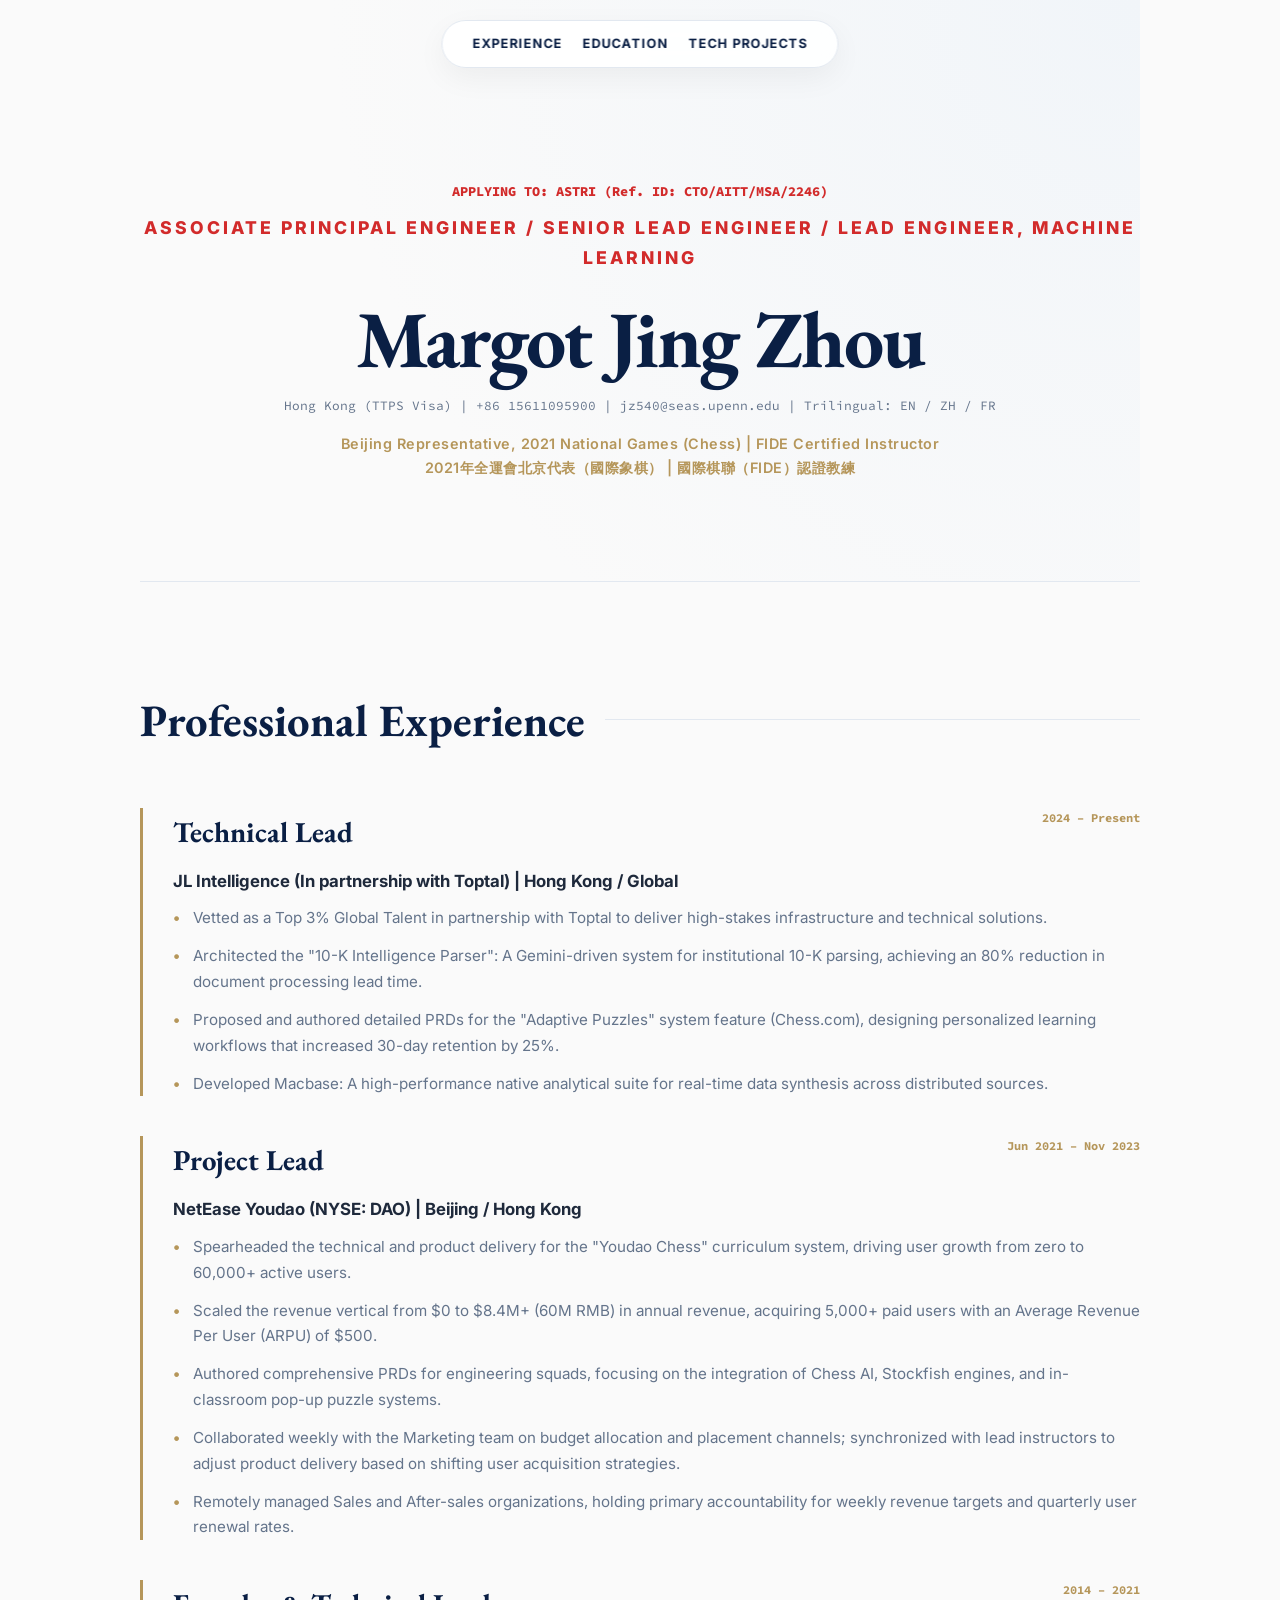
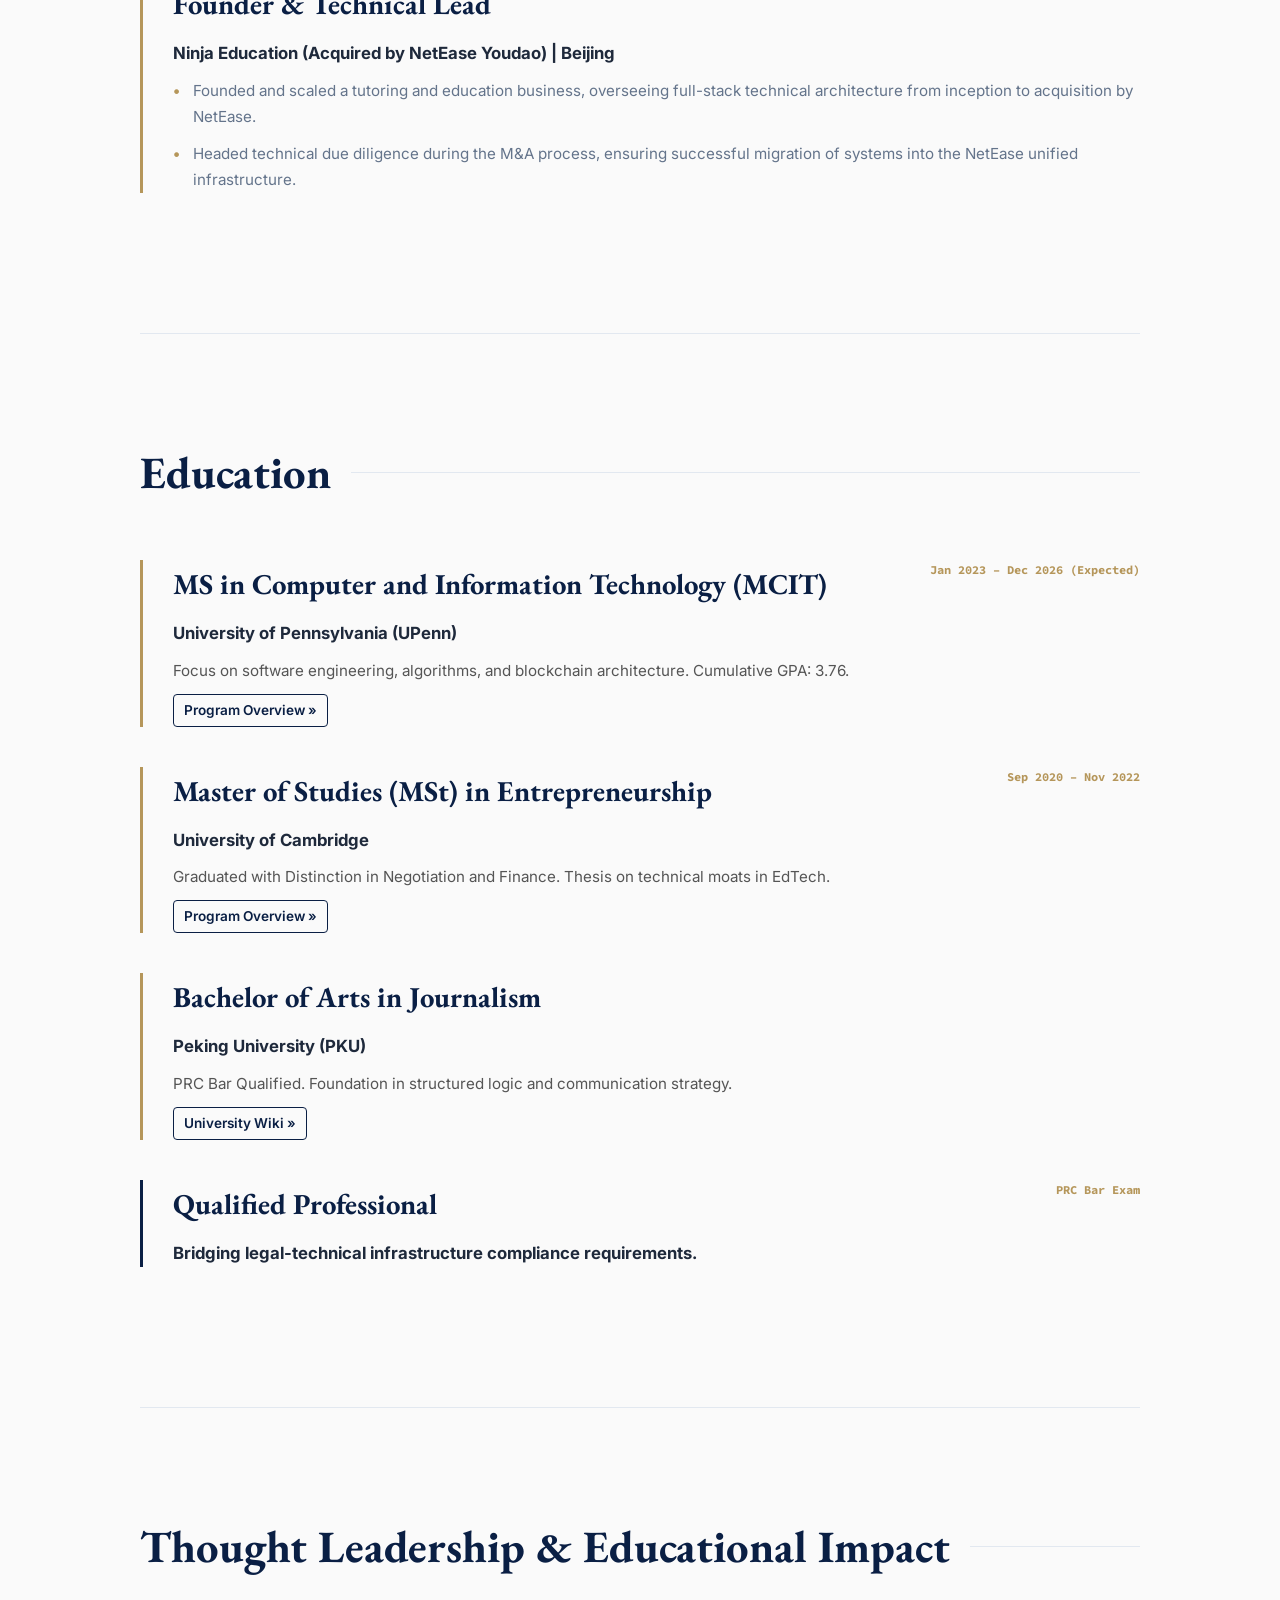
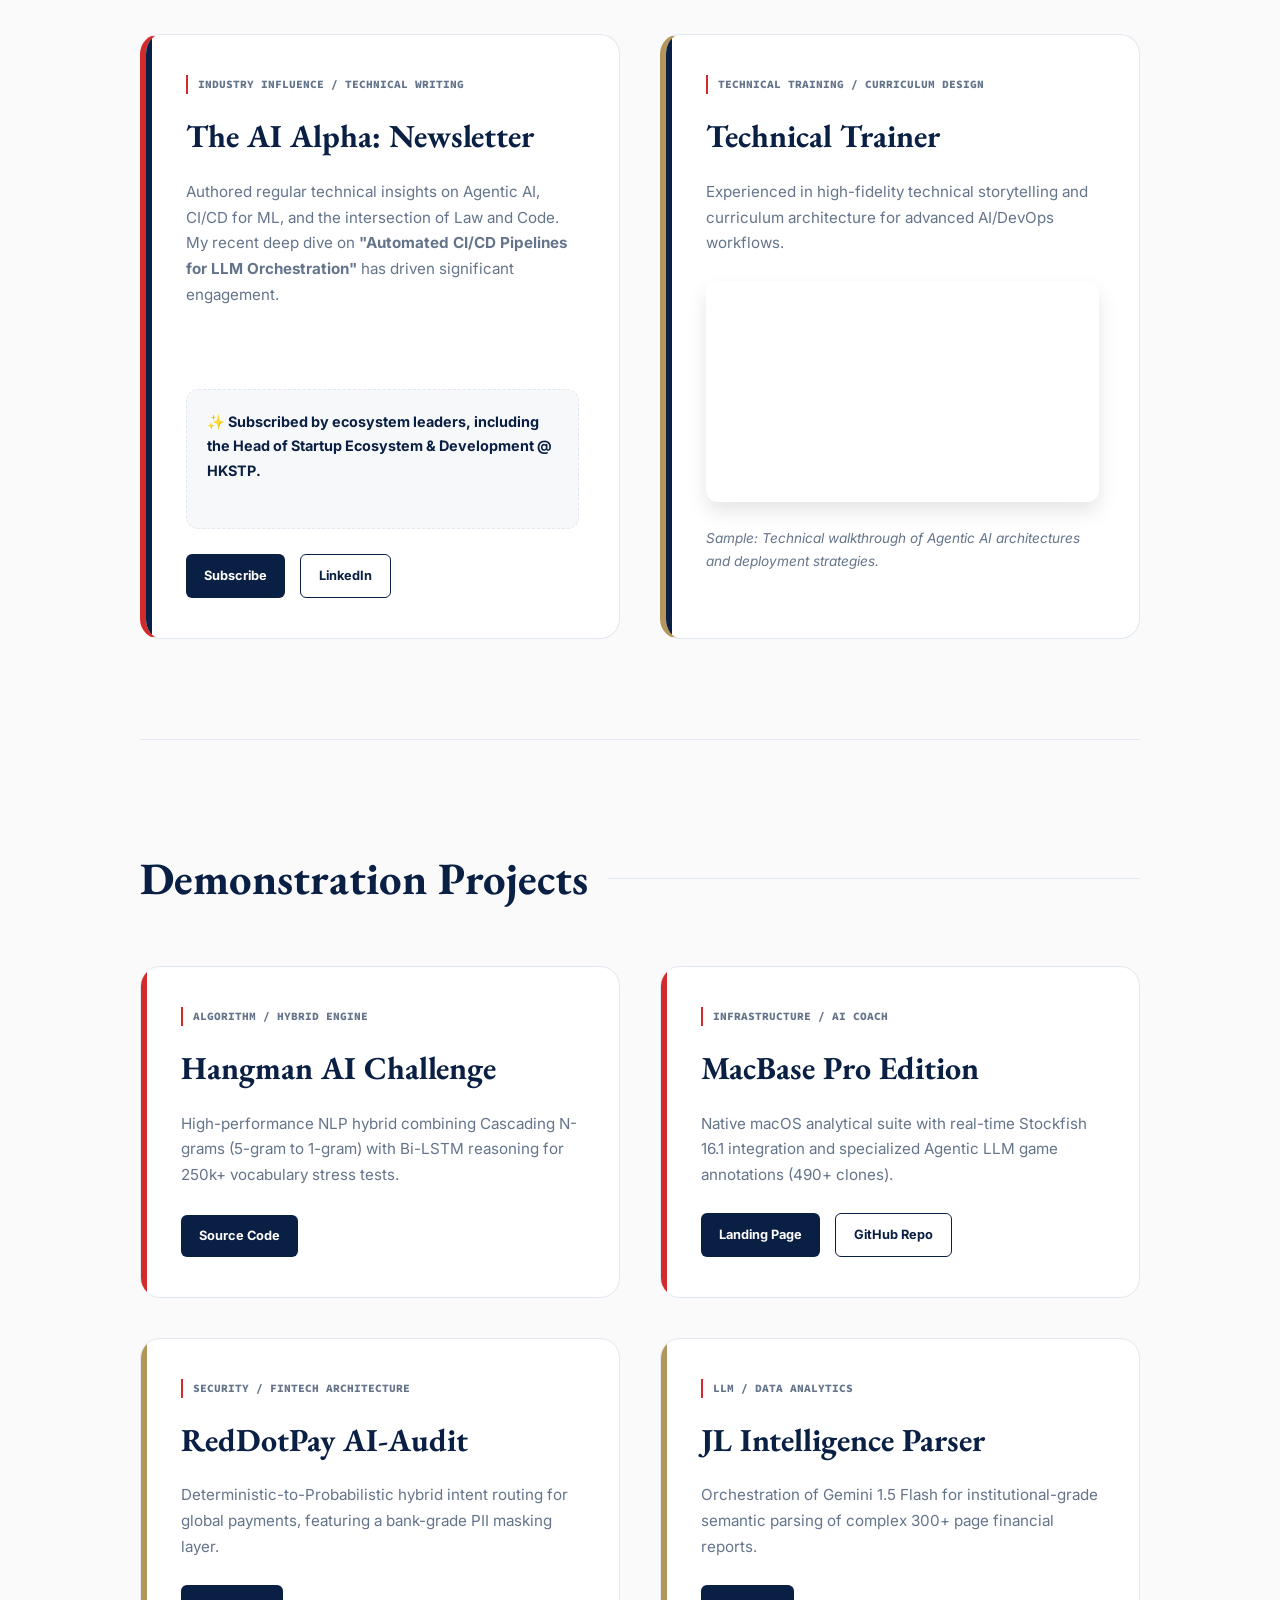
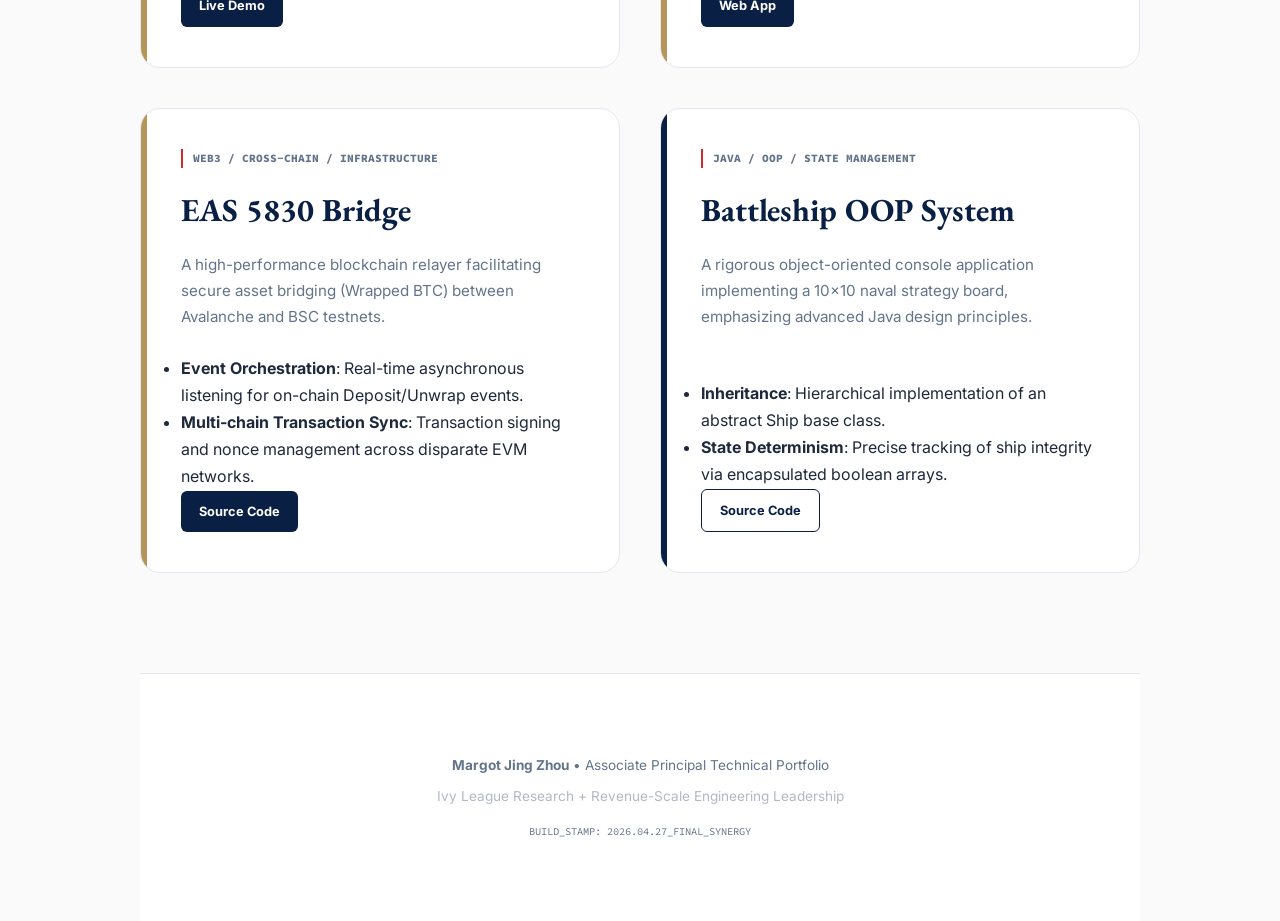
==== astri_version.html @ 9061f63e "Add explicit Program Overview buttons to education section across all versions" ====
<!DOCTYPE html>
<html lang="en">
<head>
    <meta charset="UTF-8">
    <meta name="viewport" content="width=device-width, initial-scale=1.0">
    <title>Margot Jing Zhou | ASTRI Associate Principal Technical Dossier</title>
    <!-- Elite Academic Typography -->
    <link rel="preconnect" href="https://fonts.googleapis.com">
    <link rel="preconnect" href="https://fonts.gstatic.com" crossorigin>
    <link href="https://fonts.googleapis.com/css2?family=EB+Garamond:wght@400;700&family=Source+Code+Pro:wght@400;600&family=Inter:wght@300;400;600;800&display=swap" rel="stylesheet">
    <style>
        :root {
            --astri-blue: #0A1F44;
            --astri-red: #D22B2B;
            --academic-gold: #B5965A;
            --bg-light: #FAFAFA;
            --glass-bg: rgba(255, 255, 255, 0.9);
            --border: #E2E8F0;
            --text-main: #1E293B;
            --text-dim: #64748B;
        }

        * { margin: 0; padding: 0; box-sizing: border-box; }
        body { 
            background-color: var(--bg-light); 
            color: var(--text-main); 
            font-family: 'Inter', sans-serif; 
            line-height: 1.7; 
            scroll-behavior: smooth;
        }
        
        .container { max-width: 1080px; margin: 0 auto; padding: 0 40px; }

        /* Floating Nav */
        nav {
            position: fixed; top: 20px; left: 50%; transform: translateX(-50%);
            background: var(--glass-bg); backdrop-filter: blur(10px);
            padding: 12px 30px; border-radius: 40px; border: 1px solid var(--border);
            z-index: 1000; box-shadow: 0 10px 30px rgba(0,0,0,0.05);
            display: flex; gap: 20px; font-size: 0.8rem; font-weight: 700; text-transform: uppercase; letter-spacing: 1px;
        }
        nav a { text-decoration: none; color: var(--astri-blue); transition: 0.2s; }
        nav a:hover { color: var(--astri-red); }

        /* Header / Hero */
        header { 
            padding: 180px 0 100px 0; 
            text-align: center;
            background: radial-gradient(circle at top right, #F1F5F9 0%, transparent 70%);
        }
        h1 { 
            font-family: 'EB Garamond', serif; font-size: 5rem; letter-spacing: -2px; 
            margin-bottom: 20px; color: var(--astri-blue); line-height: 0.9;
        }
        .hero-title { 
            font-size: 1.1rem; font-weight: 800; color: var(--astri-red); 
            text-transform: uppercase; letter-spacing: 3px; margin-bottom: 30px; 
        }
        .contact-info { font-family: 'Source Code Pro', monospace; font-size: 0.8rem; color: var(--text-dim); margin-top: 20px; }

        /* Section Headings */
        section { padding: 100px 0; border-top: 1px solid var(--border); }
        h2 { 
            font-family: 'EB Garamond', serif; font-size: 2.8rem; margin-bottom: 50px; 
            color: var(--astri-blue); display: flex; align-items: center; gap: 20px;
        }
        h2::after { content: ""; flex: 1; height: 1px; background: var(--border); }

        /* Resume Grid Layout */
        .resume-entry { margin-bottom: 40px; border-left: 3px solid var(--academic-gold); padding-left: 30px; }
        .resume-header { display: flex; justify-content: space-between; align-items: flex-start; margin-bottom: 10px; }
        .resume-header h3 { font-family: 'EB Garamond', serif; font-size: 1.8rem; color: var(--astri-blue); }
        .resume-date { font-family: 'Source Code Pro', monospace; font-size: 0.75rem; color: var(--academic-gold); font-weight: 700; }
        .resume-org { font-weight: 700; color: var(--text-main); font-size: 1.05rem; margin-bottom: 10px; display: block; }
        .resume-bullets { list-style: none; }
        .resume-bullets li { font-size: 0.95rem; margin-bottom: 12px; position: relative; padding-left: 20px; color: var(--text-dim); }
        .resume-bullets li::before { content: "•"; position: absolute; left: 0; color: var(--academic-gold); font-weight: bold; }

        /* Project Cards */
        .project-grid { display: grid; grid-template-columns: 1fr 1fr; gap: 40px; }
        .p-card {
            background: #FFF; border-radius: 20px; border: 1px solid var(--border);
            padding: 40px; transition: 0.3s; position: relative; overflow: hidden;
            display: flex; flex-direction: column;
        }
        .p-card:hover { transform: translateY(-5px); box-shadow: 0 20px 40px rgba(0,0,0,0.05); }
        .p-card::before { content: ""; position: absolute; top: 0; left: 0; width: 6px; height: 100%; background: var(--astri-blue); }
        .p-card.nlp::before { background: var(--astri-red); }
        .p-card.fintech::before { background: var(--academic-gold); }

        .p-tag { font-family: 'Source Code Pro', monospace; font-size: 0.7rem; font-weight: 800; color: var(--text-dim); margin-bottom: 15px; display: block; border-left: 2px solid var(--astri-red); padding-left: 10px; text-transform: uppercase; }
        .p-card h3 { font-family: 'EB Garamond', serif; font-size: 2rem; margin-bottom: 15px; color: var(--astri-blue); }
        .p-card p { color: var(--text-dim); font-size: 0.95rem; margin-bottom: 25px; flex-grow: 1; }
        
        .p-links { display: flex; gap: 15px; margin-top: auto; }
        .btn { text-decoration: none; padding: 10px 18px; border-radius: 6px; font-weight: 700; font-size: 0.8rem; transition: 0.2s; display: inline-flex; align-items: center; gap: 8px; }
        .btn-primary { background: var(--astri-blue); color: #FFF; }
        .btn-primary:hover { background: var(--astri-red); }
        .btn-outline { border: 1px solid var(--astri-blue); color: var(--astri-blue); }
        .btn-outline:hover { background: var(--astri-blue); color: #FFF; }

        footer { padding: 80px 0; text-align: center; color: var(--text-dim); font-size: 0.85rem; background: #FFF; border-top: 1px solid var(--border); }

        @media (max-width: 900px) {
            .project-grid { grid-template-columns: 1fr; }
            h1 { font-size: 3.5rem; }
            .resume-header { flex-direction: column; gap: 5px; }
        }
    </style>
</head>
<body>

    <nav>
        <a href="#experience">Experience</a>
        <a href="#education">Education</a>
        <a href="#projects">Tech Projects</a>
    </nav>

    <div class="container">
        <!-- HERO -->
        <header>
            <div style="font-family: 'Source Code Pro', monospace; font-size: 0.85rem; color: var(--astri-red); font-weight: 800; margin-bottom: 10px;">
                APPLYING TO: ASTRI (Ref. ID: CTO/AITT/MSA/2246)
            </div>
            <div class="hero-title">Associate Principal Engineer / Senior Lead Engineer / Lead Engineer, Machine Learning</div>
            <h1>Margot Jing Zhou</h1>
            <div class="contact-info">
                Hong Kong (TTPS Visa) | +86 15611095900 | jz540@seas.upenn.edu | Trilingual: EN / ZH / FR
            </div>
            <div style="margin-top: 15px; font-size: 0.9rem; font-weight: 600; color: var(--academic-gold); letter-spacing: 0.5px;">
                Beijing Representative, 2021 National Games (Chess) | FIDE Certified Instructor<br>
                2021年全運會北京代表（國際象棋） | 國際棋聯（FIDE）認證教練
            </div>
        </header>

        <!-- PROFESSIONAL EXPERIENCE -->
        <section id="experience">
            <h2>Professional Experience</h2>
            
            <article class="resume-entry">
                <div class="resume-header">
                    <h3>Technical Lead</h3>
                    <span class="resume-date">2024 – Present</span>
                </div>
                <span class="resume-org">JL Intelligence (In partnership with Toptal) | Hong Kong / Global</span>
                <ul class="resume-bullets">
                    <li>Vetted as a Top 3% Global Talent in partnership with Toptal to deliver high-stakes infrastructure and technical solutions.</li>
                    <li>Architected the "10-K Intelligence Parser": A Gemini-driven system for institutional 10-K parsing, achieving an 80% reduction in document processing lead time.</li>
                    <li>Proposed and authored detailed PRDs for the "Adaptive Puzzles" system feature (Chess.com), designing personalized learning workflows that increased 30-day retention by 25%.</li>
                    <li>Developed Macbase: A high-performance native analytical suite for real-time data synthesis across distributed sources.</li>
                </ul>
            </article>

            <article class="resume-entry">
                <div class="resume-header">
                    <h3>Project Lead</h3>
                    <span class="resume-date">Jun 2021 – Nov 2023</span>
                </div>
                <span class="resume-org">NetEase Youdao (NYSE: DAO) | Beijing / Hong Kong</span>
                <ul class="resume-bullets">
                    <li>Spearheaded the technical and product delivery for the "Youdao Chess" curriculum system, driving user growth from zero to 60,000+ active users.</li>
                    <li>Scaled the revenue vertical from $0 to $8.4M+ (60M RMB) in annual revenue, acquiring 5,000+ paid users with an Average Revenue Per User (ARPU) of $500.</li>
                    <li>Authored comprehensive PRDs for engineering squads, focusing on the integration of Chess AI, Stockfish engines, and in-classroom pop-up puzzle systems.</li>
                    <li>Collaborated weekly with the Marketing team on budget allocation and placement channels; synchronized with lead instructors to adjust product delivery based on shifting user acquisition strategies.</li>
                    <li>Remotely managed Sales and After-sales organizations, holding primary accountability for weekly revenue targets and quarterly user renewal rates.</li>
                </ul>
            </article>

            <article class="resume-entry">
                <div class="resume-header">
                    <h3>Founder & Technical Lead</h3>
                    <span class="resume-date">2014 – 2021</span>
                </div>
                <span class="resume-org">Ninja Education (Acquired by NetEase Youdao) | Beijing</span>
                <ul class="resume-bullets">
                    <li>Founded and scaled a tutoring and education business, overseeing full-stack technical architecture from inception to acquisition by NetEase.</li>
                    <li>Headed technical due diligence during the M&A process, ensuring successful migration of systems into the NetEase unified infrastructure.</li>
                </ul>
            </article>
        </section>

        <!-- EDUCATION -->
        <section id="education">
            <h2>Education</h2>
            
            <article class="resume-entry">
                <div class="resume-header">
                    <h3>MS in Computer and Information Technology (MCIT)</h3>
                    <span class="resume-date">Jan 2023 – Dec 2026 (Expected)</span>
                </div>
                <span class="resume-org">University of Pennsylvania (UPenn)</span>
                <div class="resume-desc" style="font-size: 0.95rem; margin-top: 5px; color: #555;">Focus on software engineering, algorithms, and blockchain architecture. Cumulative GPA: 3.76.</div>
                <div style="margin-top: 10px;">
                    <a href="https://online.seas.upenn.edu/degrees/mcit-online/" target="_blank" style="font-size: 0.85rem; font-weight: 600; color: var(--astri-blue); text-decoration: none; border: 1px solid var(--astri-blue); padding: 4px 10px; border-radius: 4px; display: inline-block;">Program Overview &raquo;</a>
                </div>
            </article>

            <article class="resume-entry">
                <div class="resume-header">
                    <h3>Master of Studies (MSt) in Entrepreneurship</h3>
                    <span class="resume-date">Sep 2020 – Nov 2022</span>
                </div>
                <span class="resume-org">University of Cambridge</span>
                <div class="resume-desc" style="font-size: 0.95rem; margin-top: 5px; color: #555;">Graduated with Distinction in Negotiation and Finance. Thesis on technical moats in EdTech.</div>
                <div style="margin-top: 10px;">
                    <a href="https://www.jbs.cam.ac.uk/programs/mst-entrepreneurship/" target="_blank" style="font-size: 0.85rem; font-weight: 600; color: var(--astri-blue); text-decoration: none; border: 1px solid var(--astri-blue); padding: 4px 10px; border-radius: 4px; display: inline-block;">Program Overview &raquo;</a>
                </div>
            </article>

            <article class="resume-entry">
                <div class="resume-header">
                    <h3>Bachelor of Arts in Journalism</h3>
                </div>
                <span class="resume-org">Peking University (PKU)</span>
                <div class="resume-desc" style="font-size: 0.95rem; margin-top: 5px; color: #555;">PRC Bar Qualified. Foundation in structured logic and communication strategy.</div>
                <div style="margin-top: 10px;">
                    <a href="https://en.wikipedia.org/wiki/Peking_University" target="_blank" style="font-size: 0.85rem; font-weight: 600; color: var(--astri-blue); text-decoration: none; border: 1px solid var(--astri-blue); padding: 4px 10px; border-radius: 4px; display: inline-block;">University Wiki &raquo;</a>
                </div>
            </article>

            <article class="resume-entry" style="border-left: 3px solid var(--astri-blue);">
                <div class="resume-header">
                    <h3>Qualified Professional</h3>
                    <span class="resume-date">PRC Bar Exam</span>
                </div>
                <div class="resume-org">Bridging legal-technical infrastructure compliance requirements.</div>
            </article>
        </section>

        <!-- THOUGHT LEADERSHIP & IMPACT -->
        <section id="impact">
            <h2>Thought Leadership & Educational Impact</h2>
            <div class="project-grid">
                <!-- Newsletter -->
                <div class="p-card" style="border-left: 6px solid var(--astri-red);">
                    <span class="p-tag">INDUSTRY INFLUENCE / TECHNICAL WRITING</span>
                    <h3>The AI Alpha: Newsletter</h3>
                    <p>Authored regular technical insights on Agentic AI, CI/CD for ML, and the intersection of Law and Code. My recent deep dive on <b>"Automated CI/CD Pipelines for LLM Orchestration"</b> has driven significant engagement.</p>
                    
                    <div style="background: rgba(10, 31, 68, 0.03); padding: 20px; border-radius: 12px; margin-bottom: 25px; border: 1px dashed var(--border);">
                        <p style="font-size: 0.9rem; color: var(--astri-blue); font-weight: 700;">
                            ✨ Subscribed by ecosystem leaders, including the <b>Head of Startup Ecosystem & Development @ HKSTP</b>.
                        </p>
                    </div>

                    <div class="p-links">
                        <a href="https://www.linkedin.com/newsletters/the-ai-alpha-jl-intelligence-7432435107556163586/" class="btn btn-primary">Subscribe</a>
                        <a href="https://www.linkedin.com/in/jz540" class="btn btn-outline">LinkedIn</a>
                    </div>
                </div>

                <!-- Education / Loom -->
                <div class="p-card" style="border-left: 6px solid var(--academic-gold);">
                    <span class="p-tag">TECHNICAL TRAINING / CURRICULUM DESIGN</span>
                    <h3>Technical Trainer</h3>
                    <p>Experienced in high-fidelity technical storytelling and curriculum architecture for advanced AI/DevOps workflows.</p>
                    
                    <!-- Loom Embed -->
                    <div style="position: relative; padding-bottom: 56.13305613305614%; height: 0; margin-bottom: 25px; border-radius: 12px; overflow: hidden; box-shadow: 0 10px 20px rgba(0,0,0,0.1);">
                        <iframe src="https://www.loom.com/embed/559bc02babbc42e89d90655c8d2f5812" frameborder="0" webkitallowfullscreen mozallowfullscreen allowfullscreen style="position: absolute; top: 0; left: 0; width: 100%; height: 100%;"></iframe>
                    </div>

                    <p style="font-size: 0.85rem; color: var(--text-dim);">
                        <i>Sample: Technical walkthrough of Agentic AI architectures and deployment strategies.</i>
                    </p>
                </div>
            </div>
        </section>

        <!-- CORE PROJECTS -->
        <section id="projects">
            <h2>Demonstration Projects</h2>
            <div class="project-grid">
                <!-- Hangman -->
                <div class="p-card nlp">
                    <span class="p-tag">Algorithm / Hybrid Engine</span>
                    <h3>Hangman AI Challenge</h3>
                    <p>High-performance NLP hybrid combining Cascading N-grams (5-gram to 1-gram) with Bi-LSTM reasoning for 250k+ vocabulary stress tests.</p>
                    <div class="p-links">
                        <a href="https://github.com/joe-ging/Hangman_API_Challenge" class="btn btn-primary">Source Code</a>
                    </div>
                </div>

                <!-- MacBase -->
                <div class="p-card nlp">
                    <span class="p-tag">Infrastructure / AI Coach</span>
                    <h3>MacBase Pro Edition</h3>
                    <p>Native macOS analytical suite with real-time Stockfish 16.1 integration and specialized Agentic LLM game annotations (490+ clones).</p>
                    <div class="p-links">
                        <a href="https://joe-ging.github.io/macbase-app/" class="btn btn-primary">Landing Page</a>
                        <a href="https://github.com/joe-ging/macbase" class="btn btn-outline">GitHub Repo</a>
                    </div>
                </div>

                <!-- RedotPay -->
                <div class="p-card fintech">
                    <span class="p-tag">Security / FinTech Architecture</span>
                    <h3>RedDotPay AI-Audit</h3>
                    <p>Deterministic-to-Probabilistic hybrid intent routing for global payments, featuring a bank-grade PII masking layer.</p>
                    <div class="p-links">
                        <a href="https://joe-ging.github.io/redotpay-ai-audit-demo/" class="btn btn-primary">Live Demo</a>
                    </div>
                </div>

                <!-- JL Parser -->
                <div class="p-card fintech">
                    <span class="p-tag">LLM / Data Analytics</span>
                    <h3>JL Intelligence Parser</h3>
                    <p>Orchestration of Gemini 1.5 Flash for institutional-grade semantic parsing of complex 300+ page financial reports.</p>
                    <div class="p-links">
                        <a href="https://jl-intelligence.netlify.app" class="btn btn-primary">Web App</a>
                    </div>
                </div>

                <!-- Bridge -->
                <div class="p-card fintech">
                    <span class="p-tag">Web3 / Cross-chain / Infrastructure</span>
                    <h3>EAS 5830 Bridge</h3>
                    <p>A high-performance blockchain relayer facilitating secure asset bridging (Wrapped BTC) between Avalanche and BSC testnets.</p>
                    <ul class="p-features">
                        <li><strong>Event Orchestration</strong>: Real-time asynchronous listening for on-chain Deposit/Unwrap events.</li>
                        <li><strong>Multi-chain Transaction Sync</strong>: Transaction signing and nonce management across disparate EVM networks.</li>
                    </ul>
                    <div class="p-links">
                        <a href="https://github.com/joe-ging/EAS5830_CrossChain_Bridge" class="btn btn-primary">Source Code</a>
                    </div>
                </div>

                <!-- Battleship -->
                <div class="p-card">
                    <span class="p-tag">JAVA / OOP / STATE MANAGEMENT</span>
                    <h3>Battleship OOP System</h3>
                    <p>A rigorous object-oriented console application implementing a 10x10 naval strategy board, emphasizing advanced Java design principles.</p>
                    <ul class="p-features">
                        <li><strong>Inheritance</strong>: Hierarchical implementation of an abstract Ship base class.</li>
                        <li><strong>State Determinism</strong>: Precise tracking of ship integrity via encapsulated boolean arrays.</li>
                    </ul>
                    <div class="p-links">
                        <a href="https://github.com/joe-ging/Battleship_Java_OOP_System" class="btn btn-outline">Source Code</a>
                    </div>
                </div>
            </div>
        </section>

        <footer>
            <p><strong>Margot Jing Zhou</strong> • Associate Principal Technical Portfolio</p>
            <p style="margin-top: 8px; opacity: 0.5;">Ivy League Research + Revenue-Scale Engineering Leadership</p>
            <p style="margin-top: 15px; font-family: 'Source Code Pro', monospace; font-size: 0.65rem;">BUILD_STAMP: 2026.04.27_FINAL_SYNERGY</p>
        </footer>
    </div>
</body>
</html>
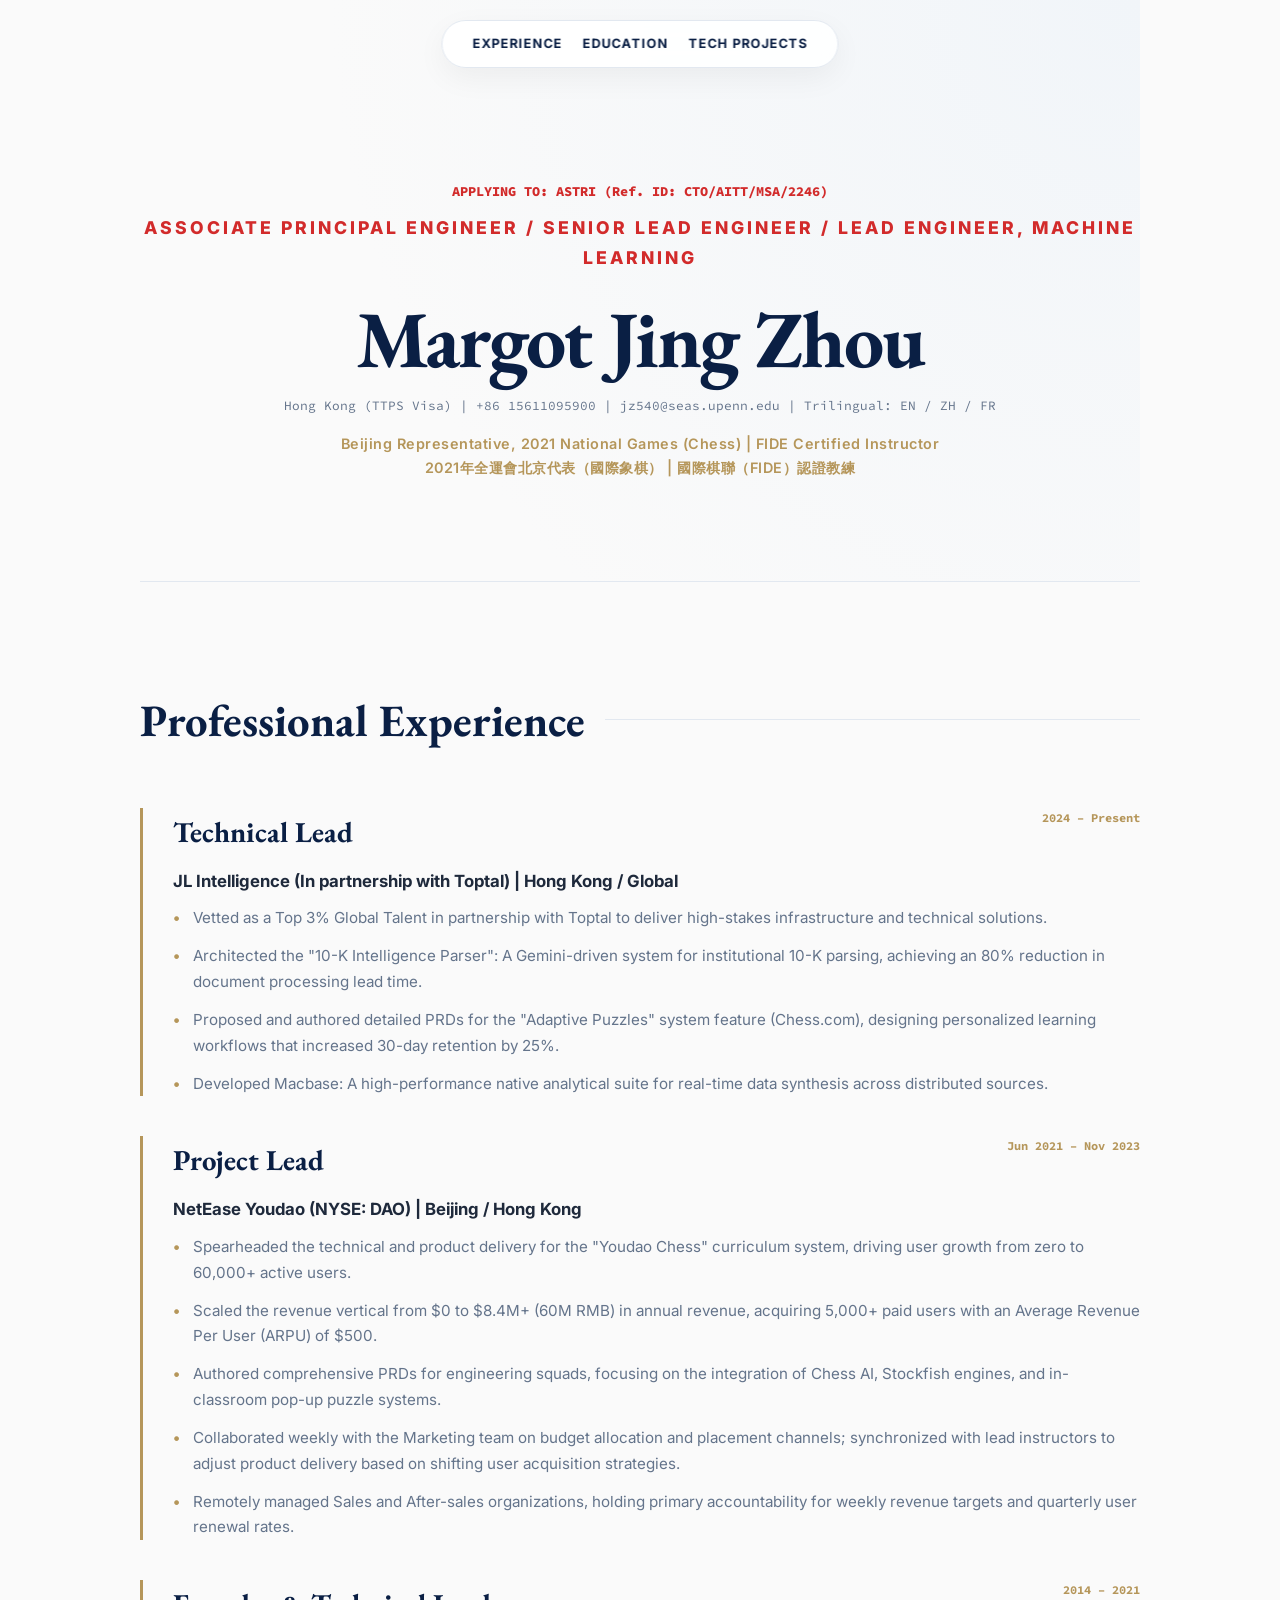
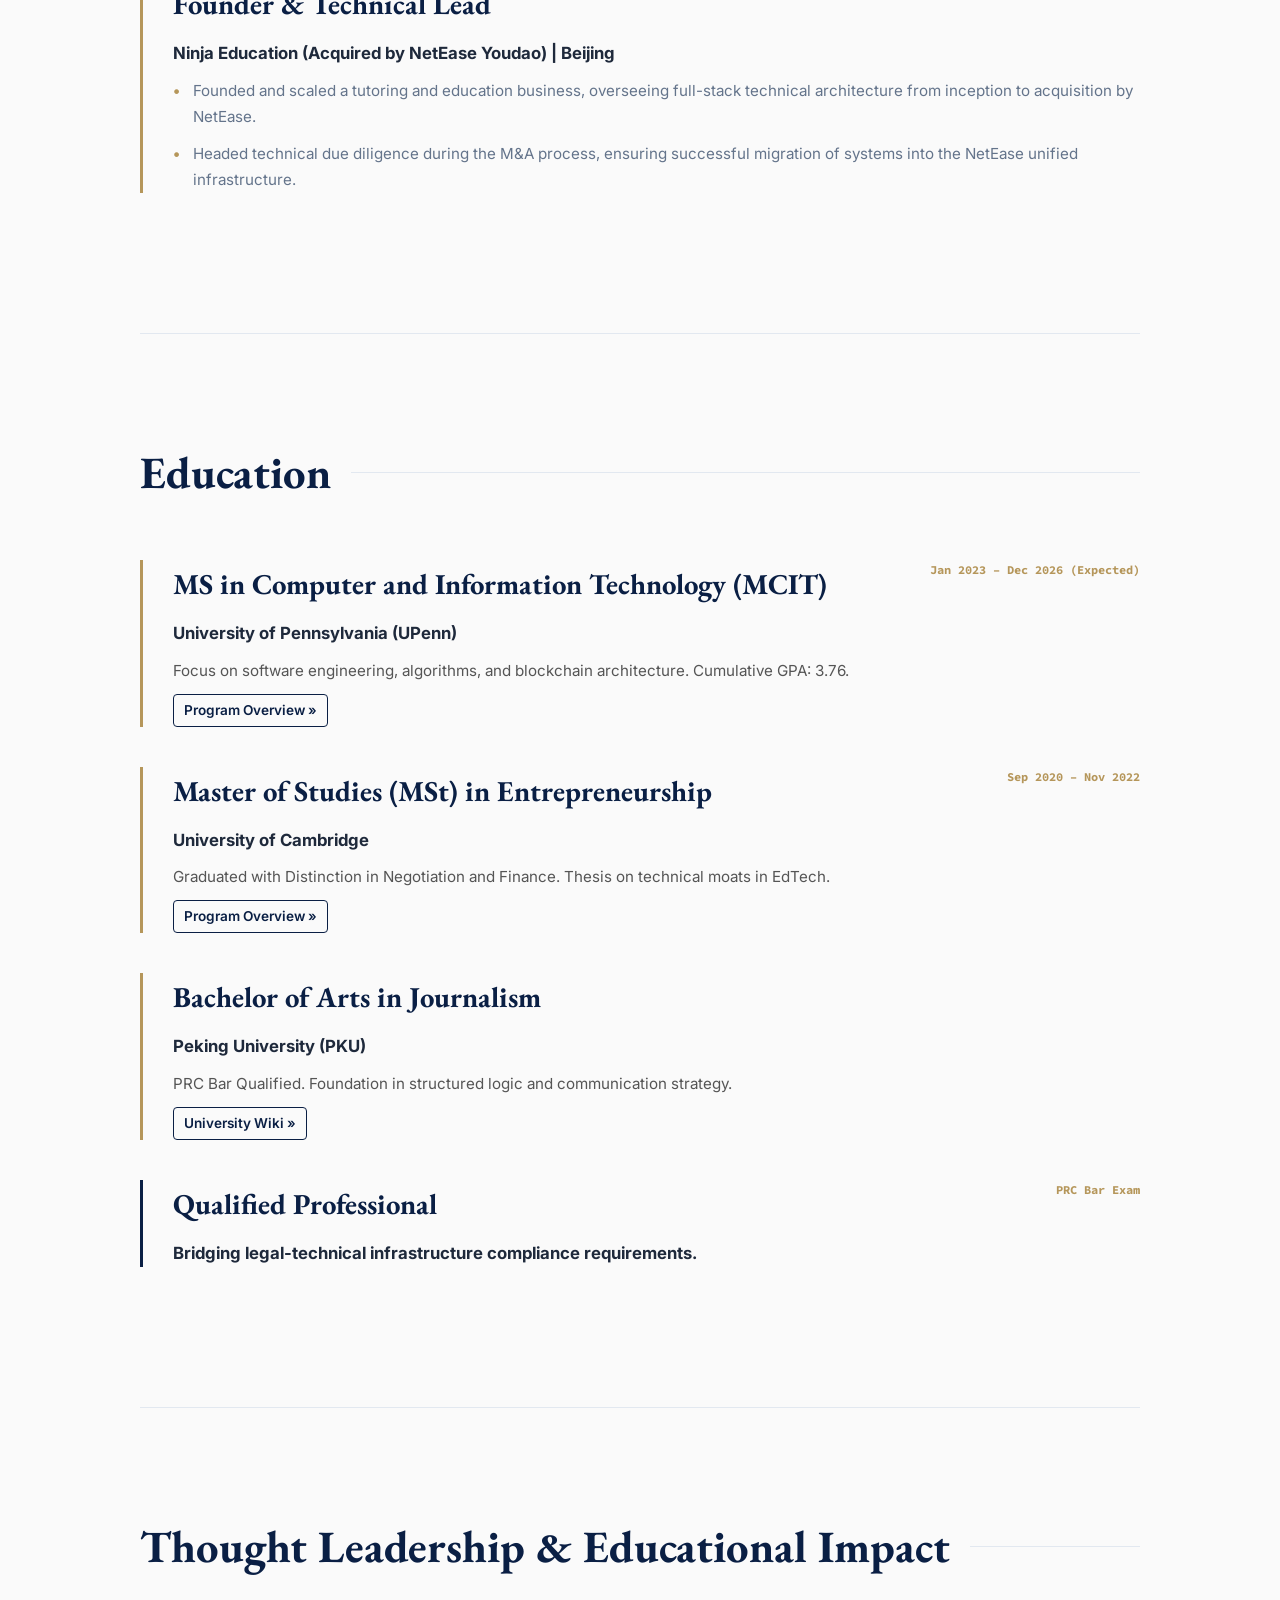
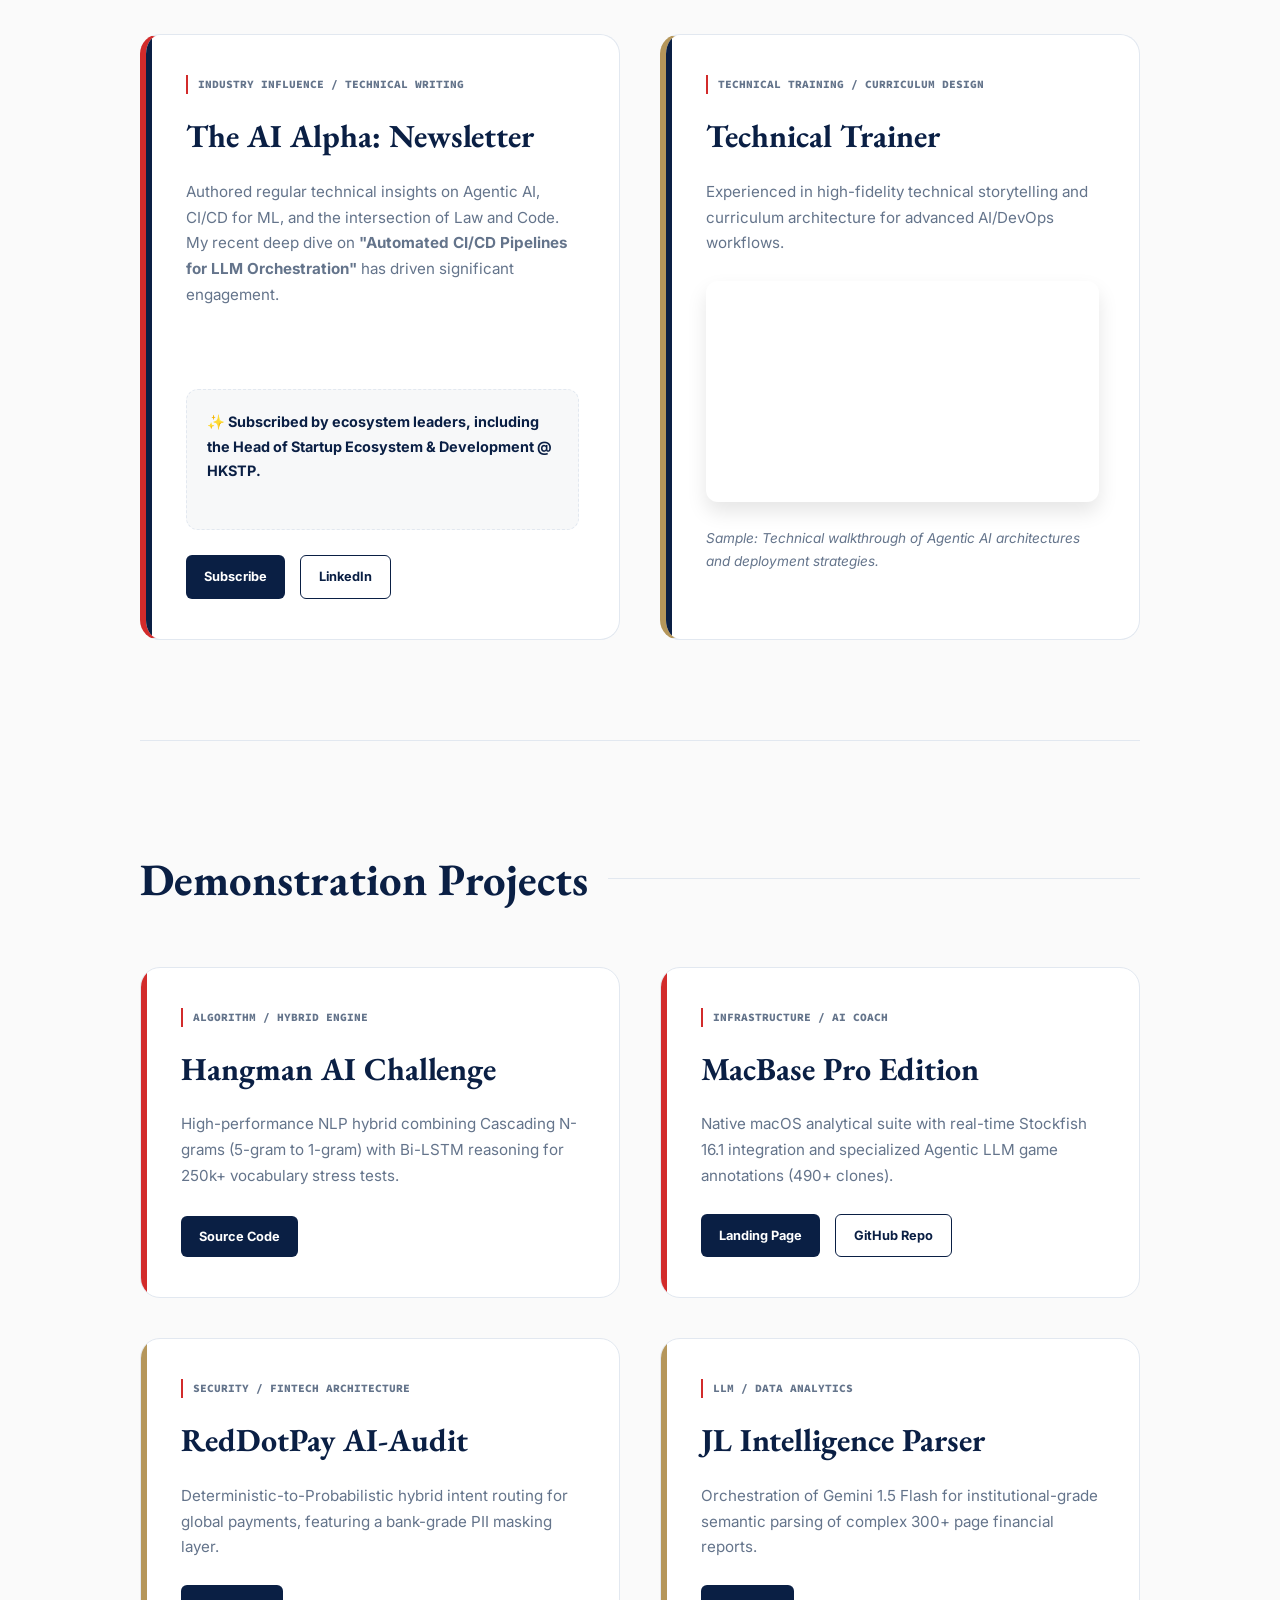
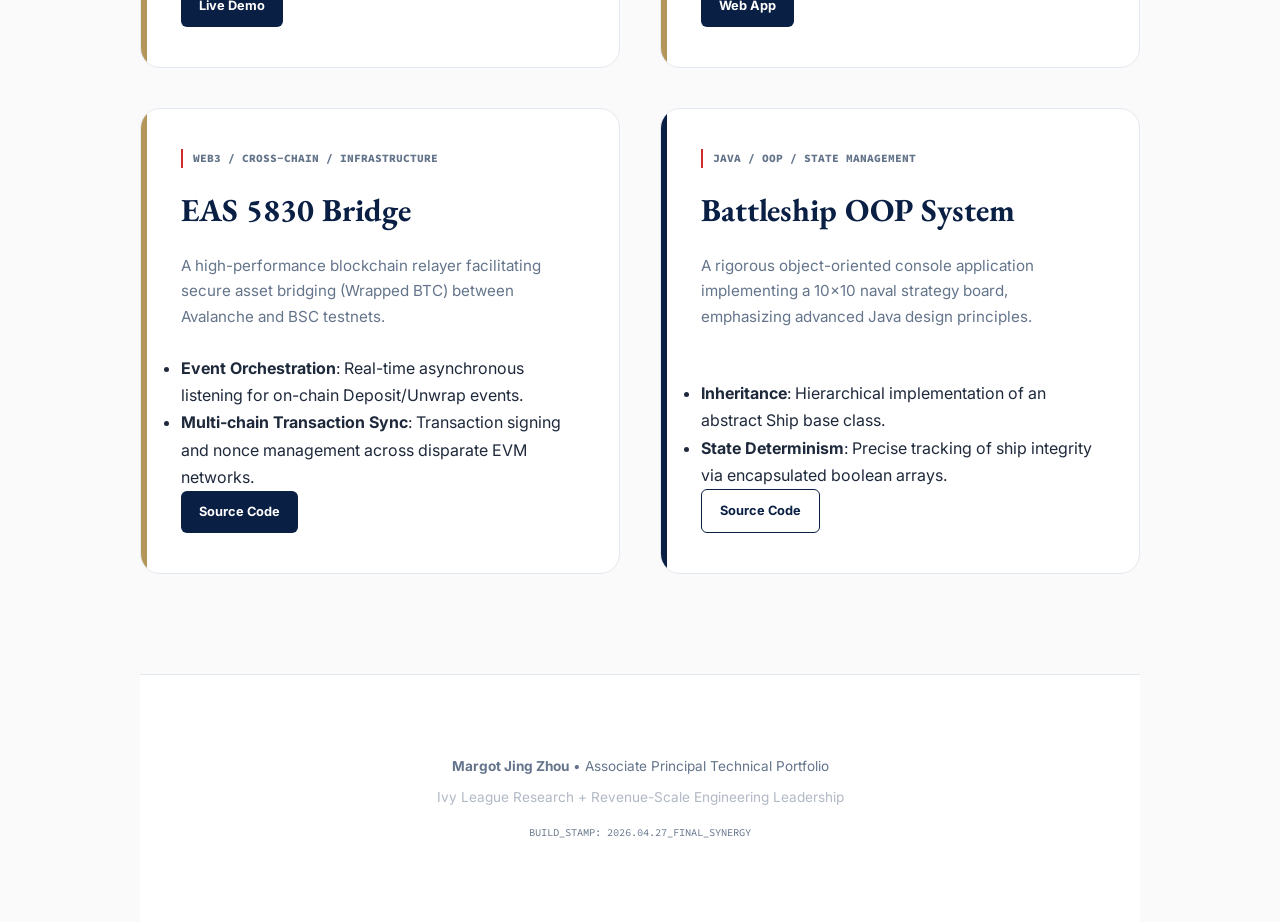
==== commit b1299721: "docs: replace loom video with youtube embed" ====
--- a/astri_version.html
+++ b/astri_version.html
@@ -256,8 +256,8 @@
                     <p>Experienced in high-fidelity technical storytelling and curriculum architecture for advanced AI/DevOps workflows.</p>
                     
                     <!-- Loom Embed -->
-                    <div style="position: relative; padding-bottom: 56.13305613305614%; height: 0; margin-bottom: 25px; border-radius: 12px; overflow: hidden; box-shadow: 0 10px 20px rgba(0,0,0,0.1);">
-                        <iframe src="https://www.loom.com/embed/559bc02babbc42e89d90655c8d2f5812" frameborder="0" webkitallowfullscreen mozallowfullscreen allowfullscreen style="position: absolute; top: 0; left: 0; width: 100%; height: 100%;"></iframe>
+                    <div style="position: relative; padding-bottom: 56.25%; height: 0; margin-bottom: 25px; border-radius: 12px; overflow: hidden; box-shadow: 0 10px 20px rgba(0,0,0,0.1);">
+                        <iframe src="https://www.youtube.com/embed/L_0lgL7DInE" title="Technical Walkthrough" frameborder="0" allow="accelerometer; autoplay; clipboard-write; encrypted-media; gyroscope; picture-in-picture; web-share" referrerpolicy="strict-origin-when-cross-origin" allowfullscreen style="position: absolute; top: 0; left: 0; width: 100%; height: 100%;"></iframe>
                     </div>
 
                     <p style="font-size: 0.85rem; color: var(--text-dim);">
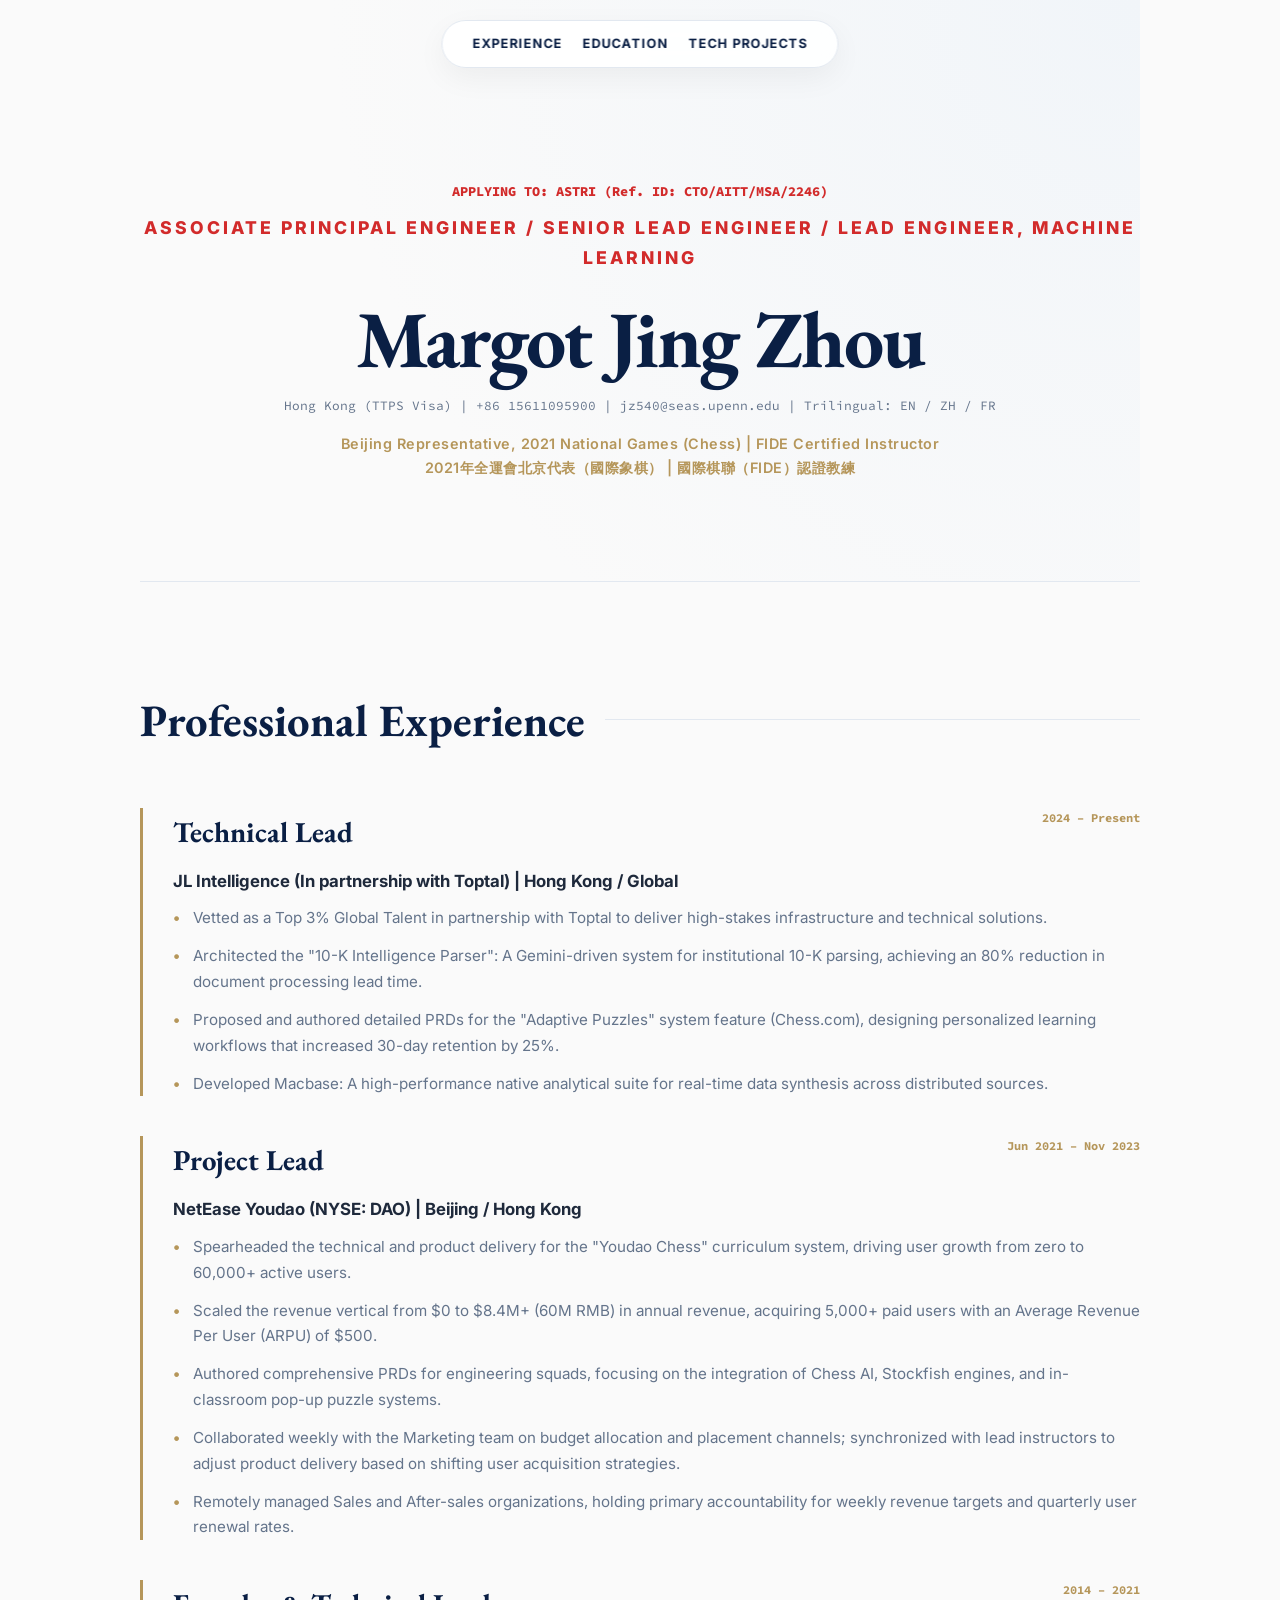
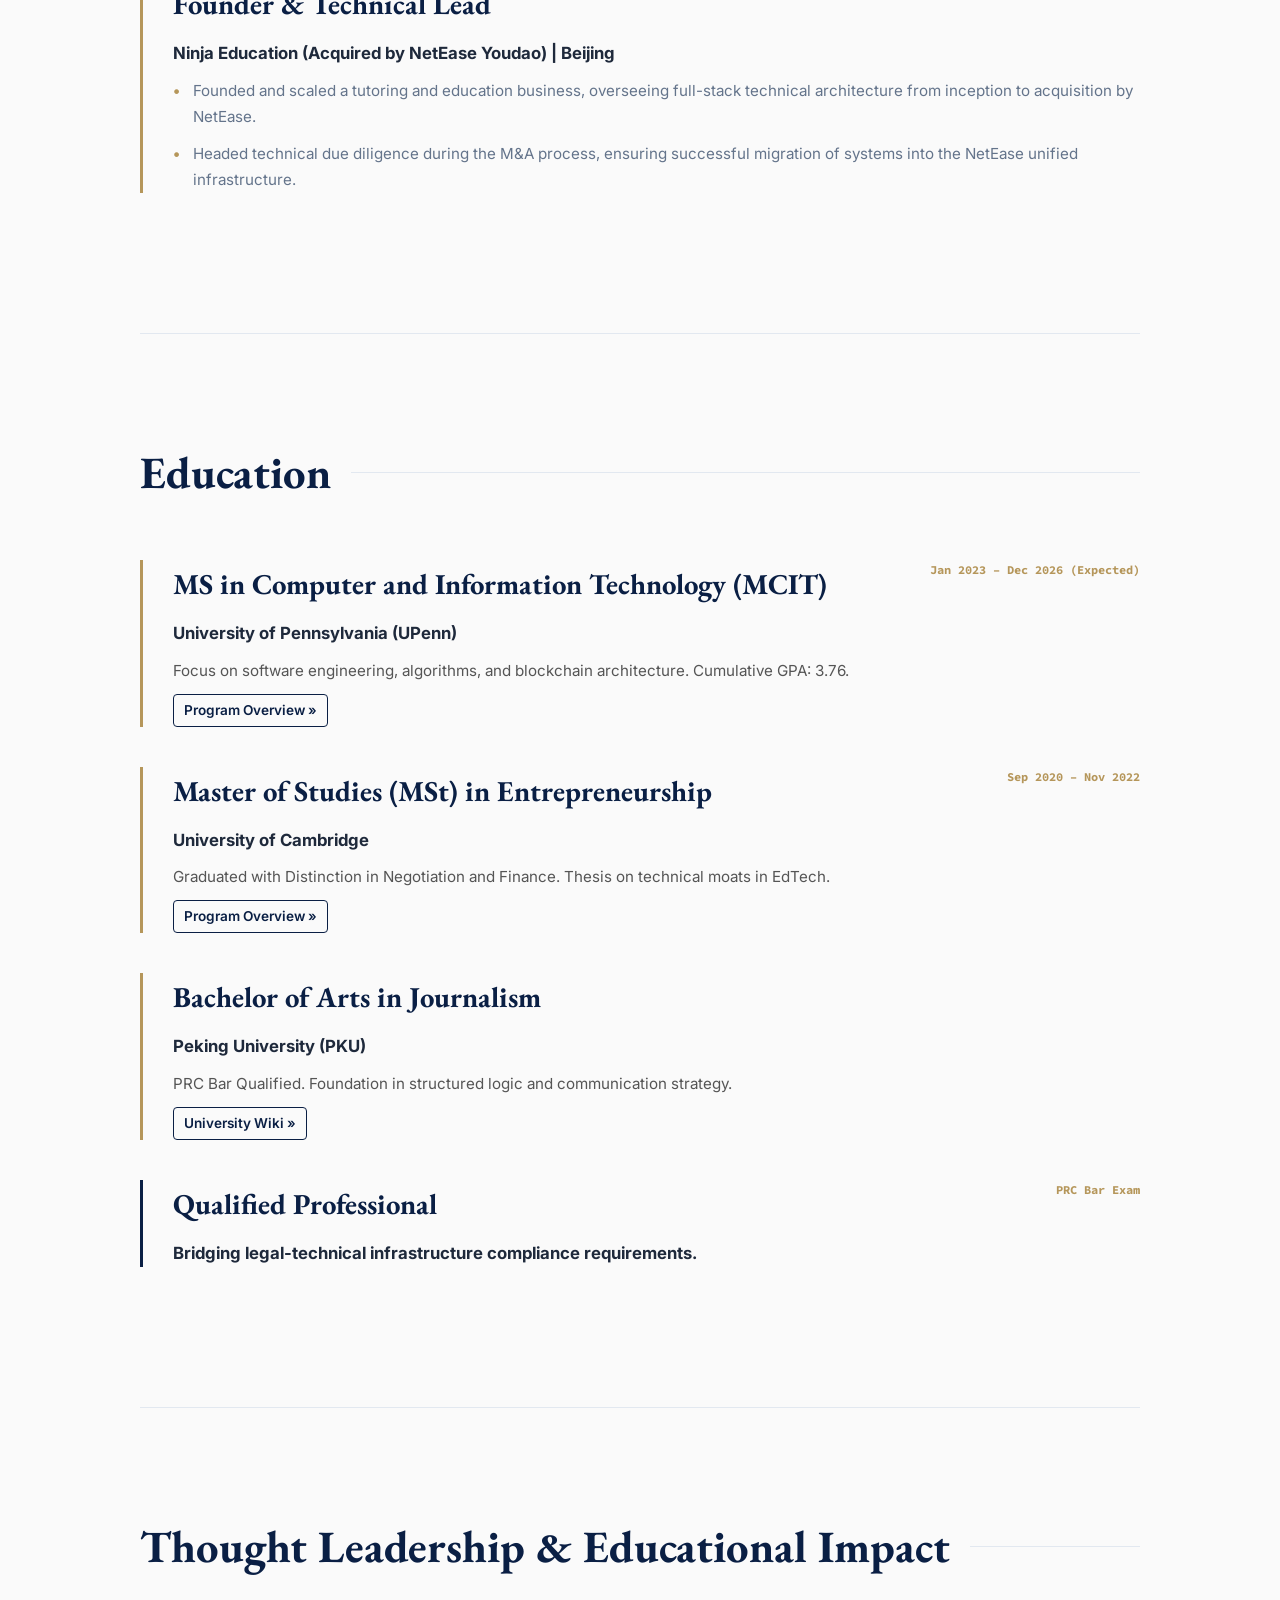
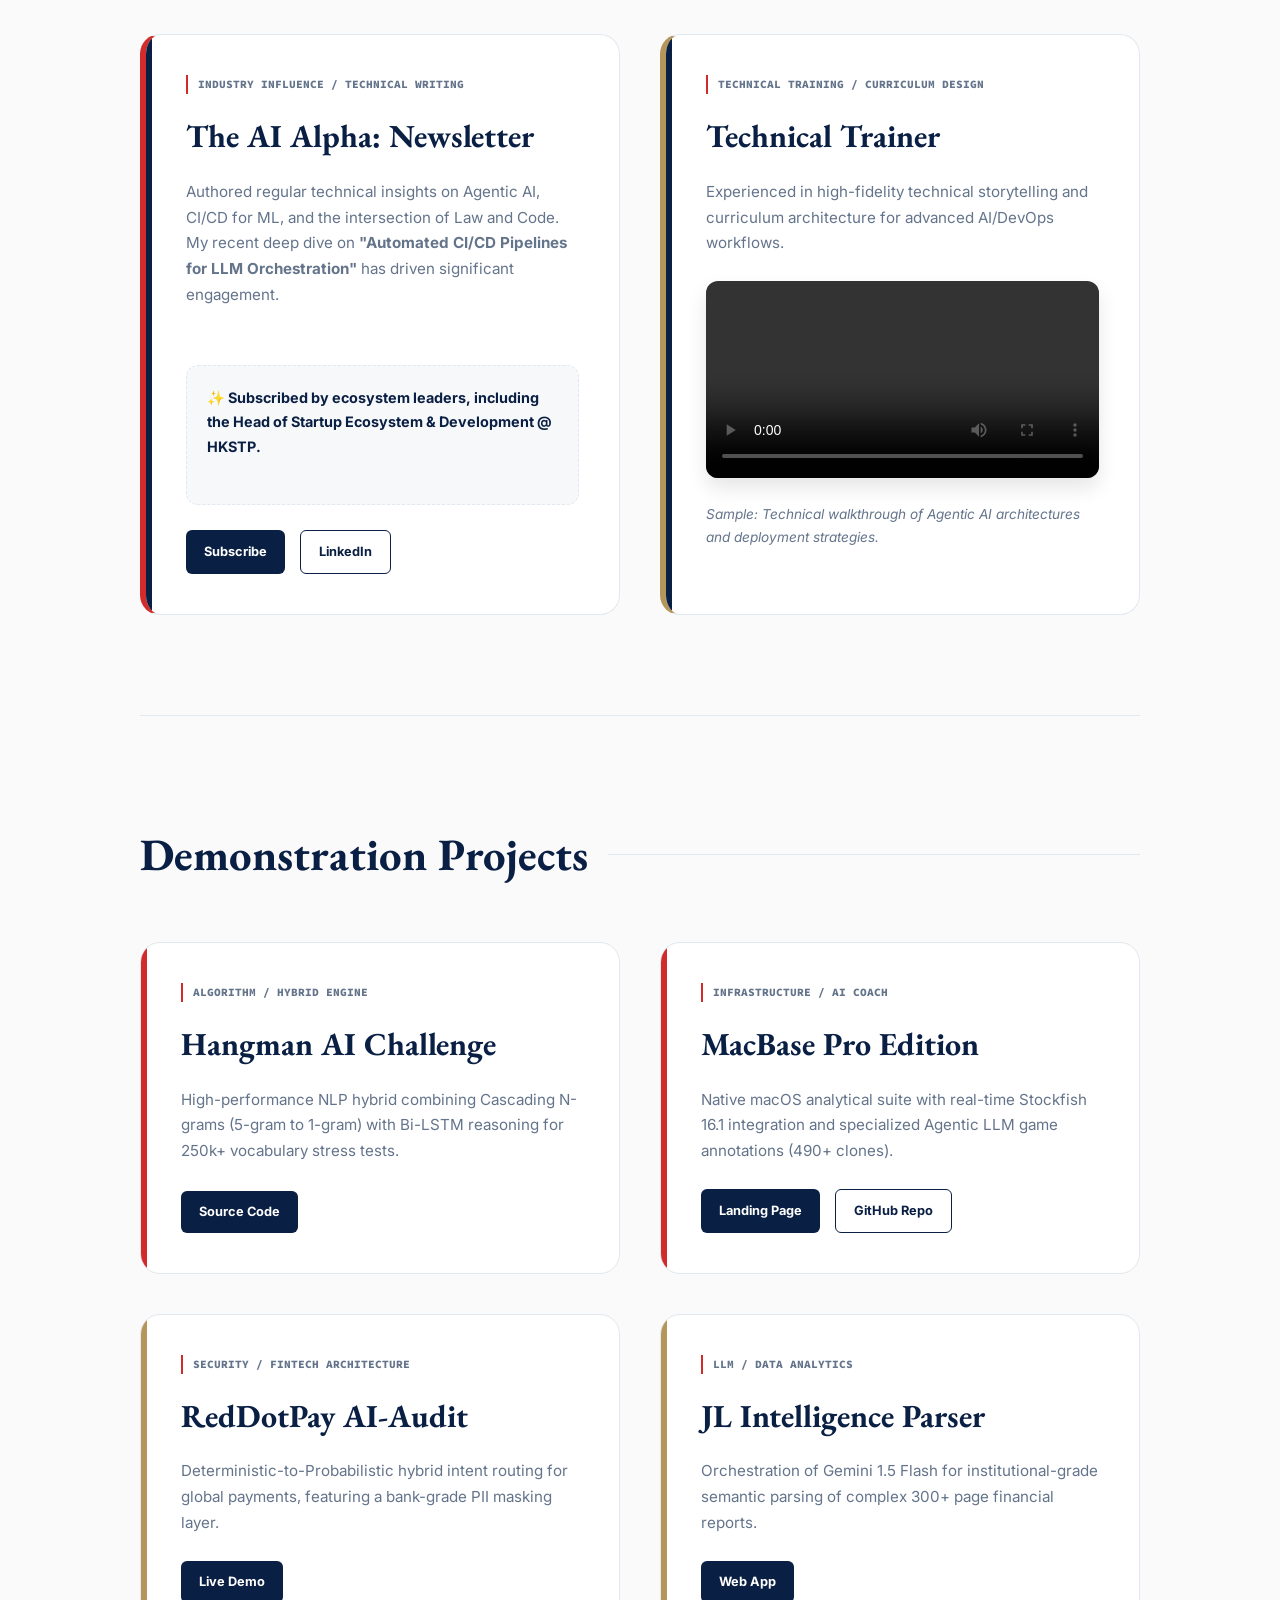
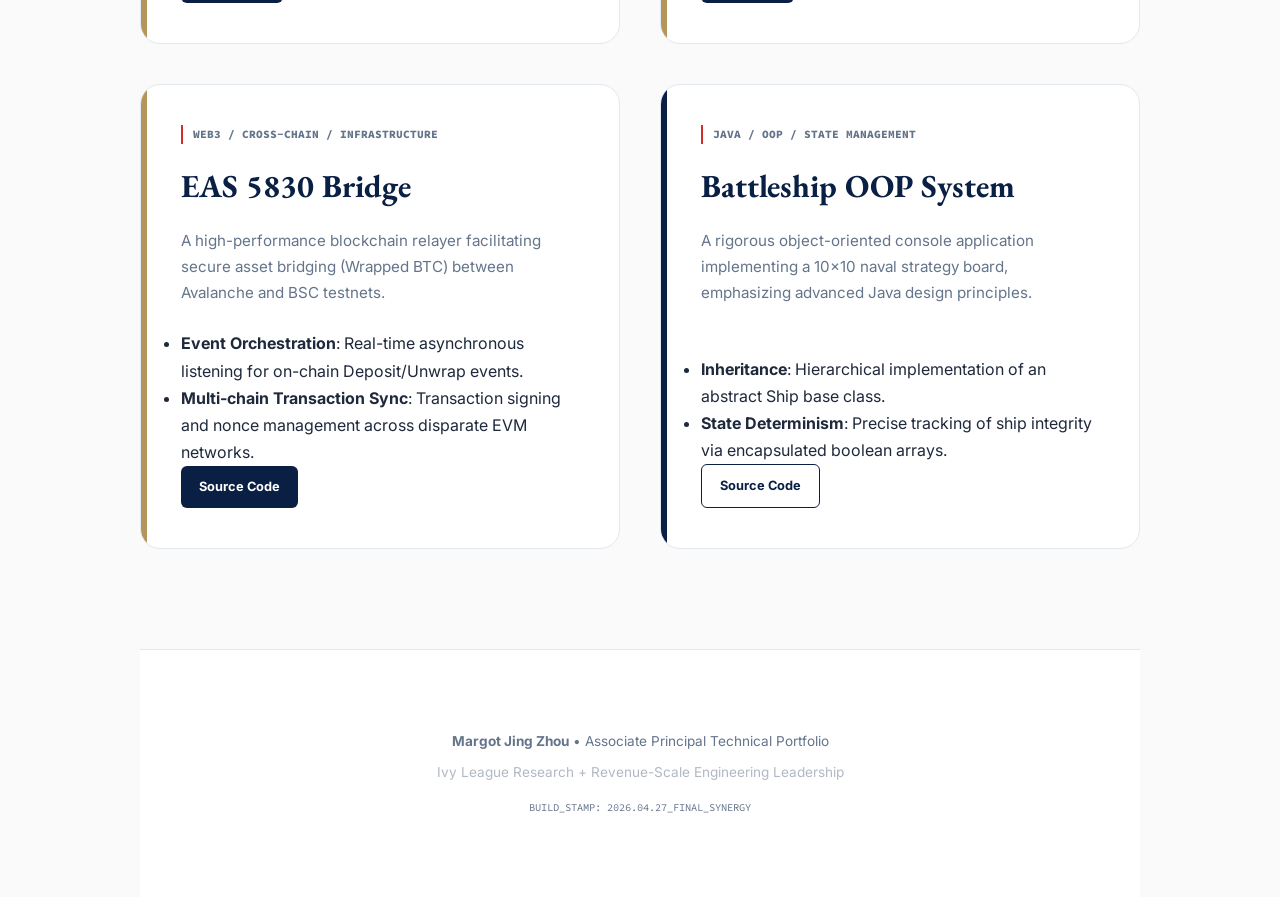
==== commit cc4ff193: "feat: switch to native html5 video player with local mp4 source" ====
--- a/astri_version.html
+++ b/astri_version.html
@@ -256,8 +256,11 @@
                     <p>Experienced in high-fidelity technical storytelling and curriculum architecture for advanced AI/DevOps workflows.</p>
                     
                     <!-- Loom Embed -->
-                    <div style="position: relative; padding-bottom: 56.25%; height: 0; margin-bottom: 25px; border-radius: 12px; overflow: hidden; box-shadow: 0 10px 20px rgba(0,0,0,0.1);">
-                        <iframe src="https://www.youtube.com/embed/L_0lgL7DInE" title="Technical Walkthrough" frameborder="0" allow="accelerometer; autoplay; clipboard-write; encrypted-media; gyroscope; picture-in-picture; web-share" referrerpolicy="strict-origin-when-cross-origin" allowfullscreen style="position: absolute; top: 0; left: 0; width: 100%; height: 100%;"></iframe>
+                    <div style="margin-bottom: 25px; border-radius: 12px; overflow: hidden; box-shadow: 0 10px 20px rgba(0,0,0,0.1);">
+                        <video controls preload="metadata" style="width: 100%; display: block;">
+                            <source src="assets/videos/rag_demo.mp4" type="video/mp4">
+                            Your browser does not support the video tag.
+                        </video>
                     </div>
 
                     <p style="font-size: 0.85rem; color: var(--text-dim);">
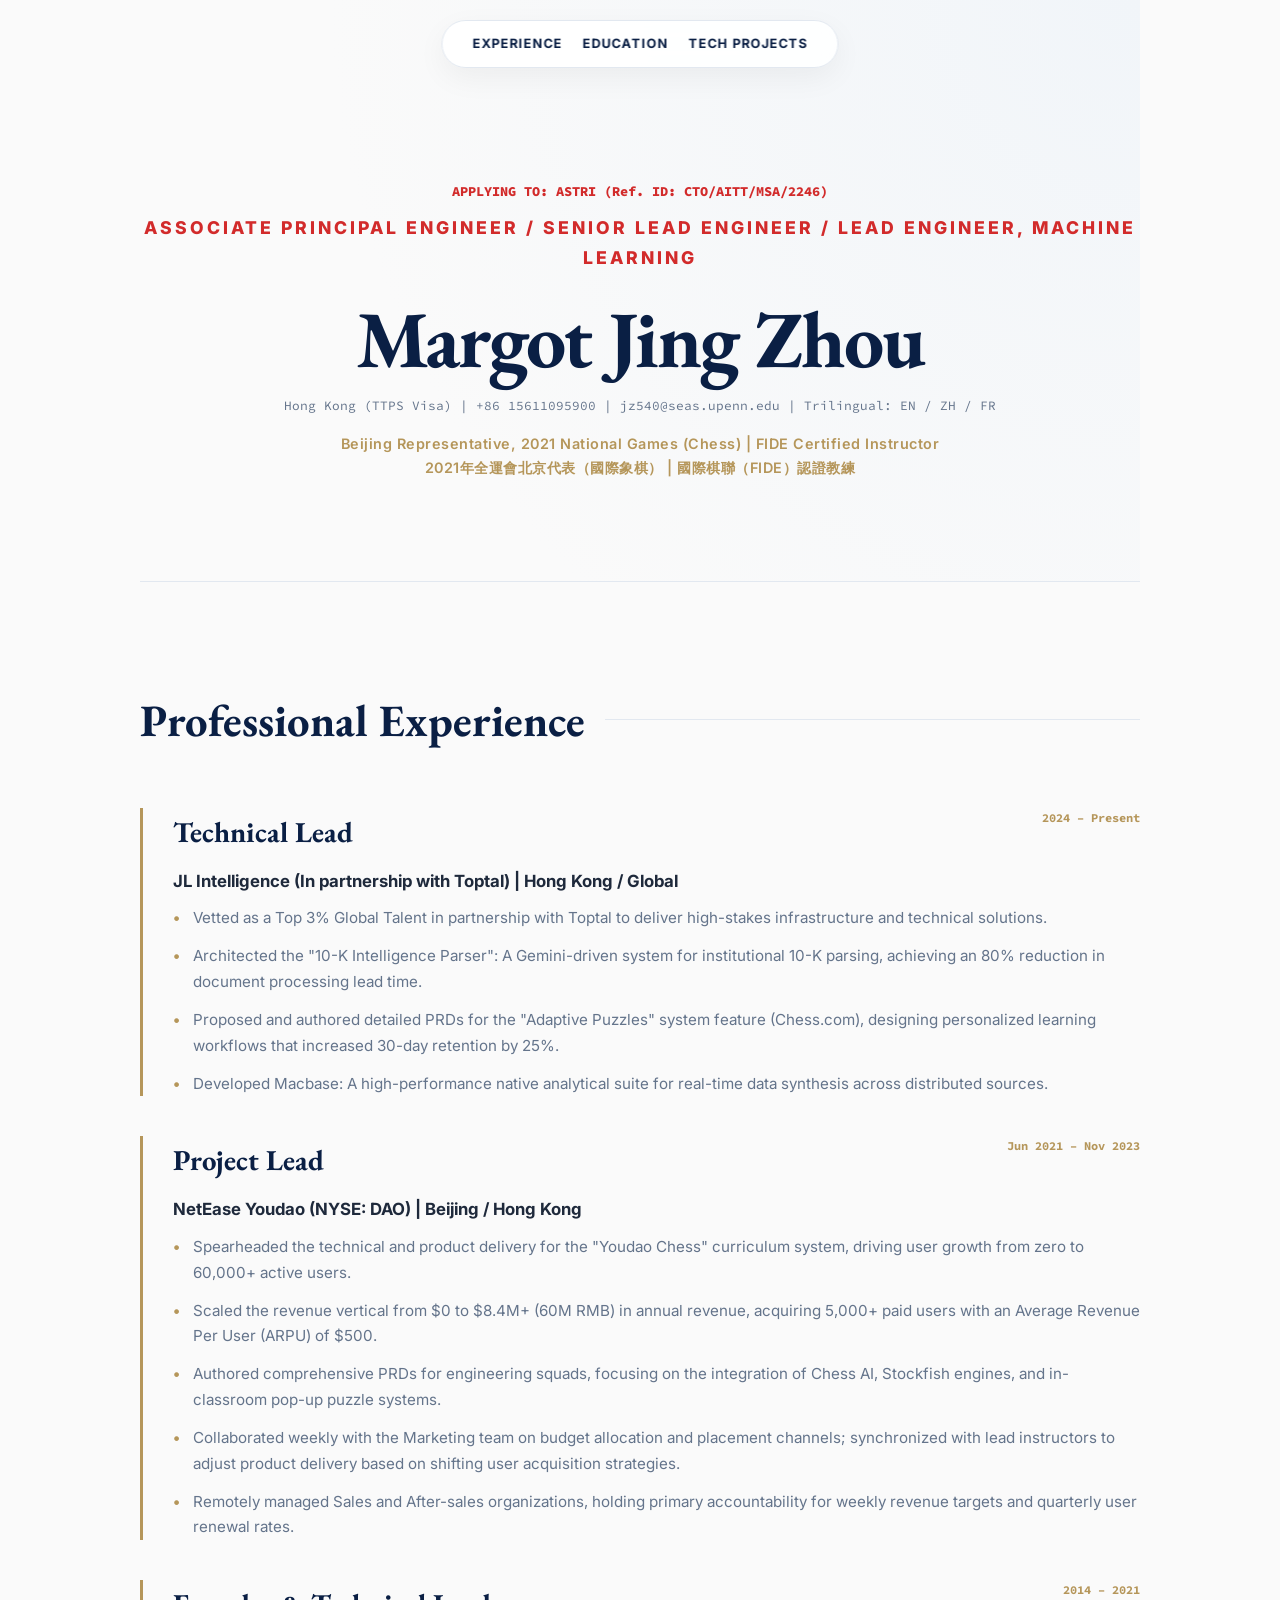
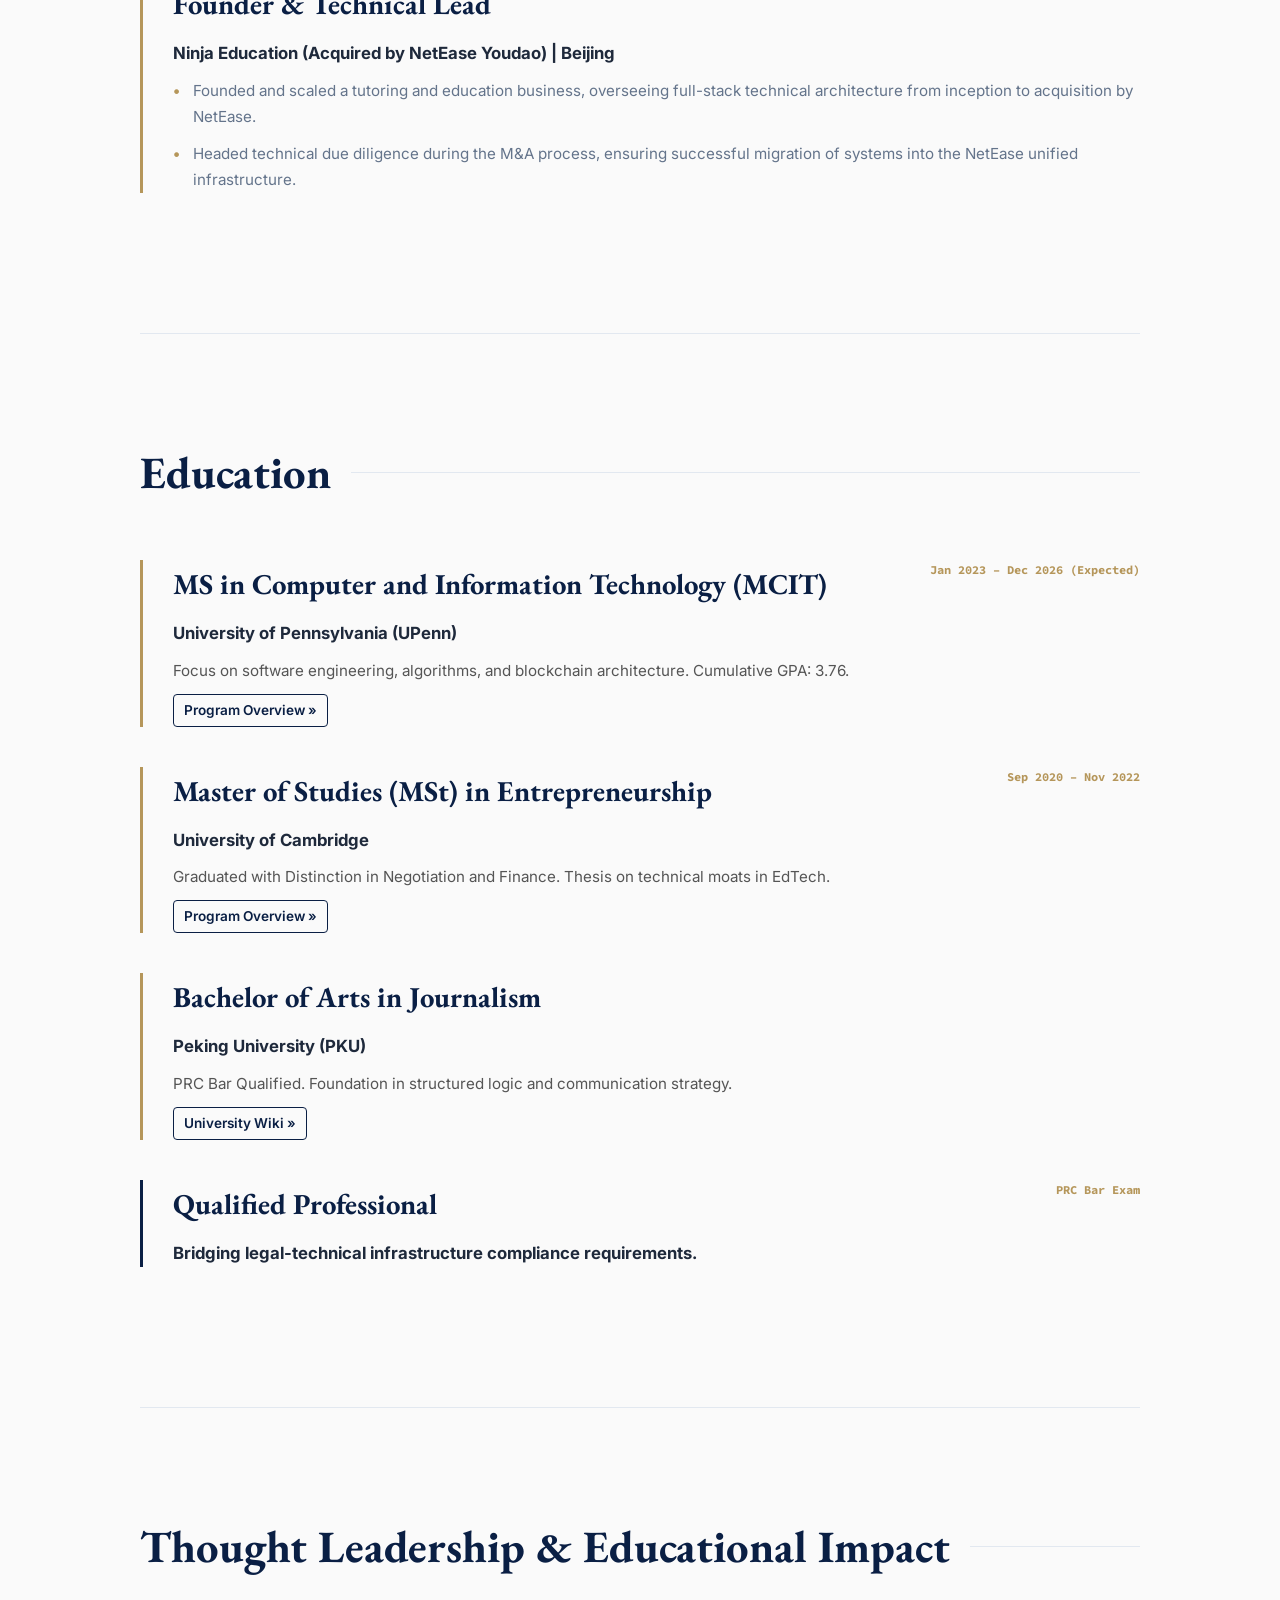
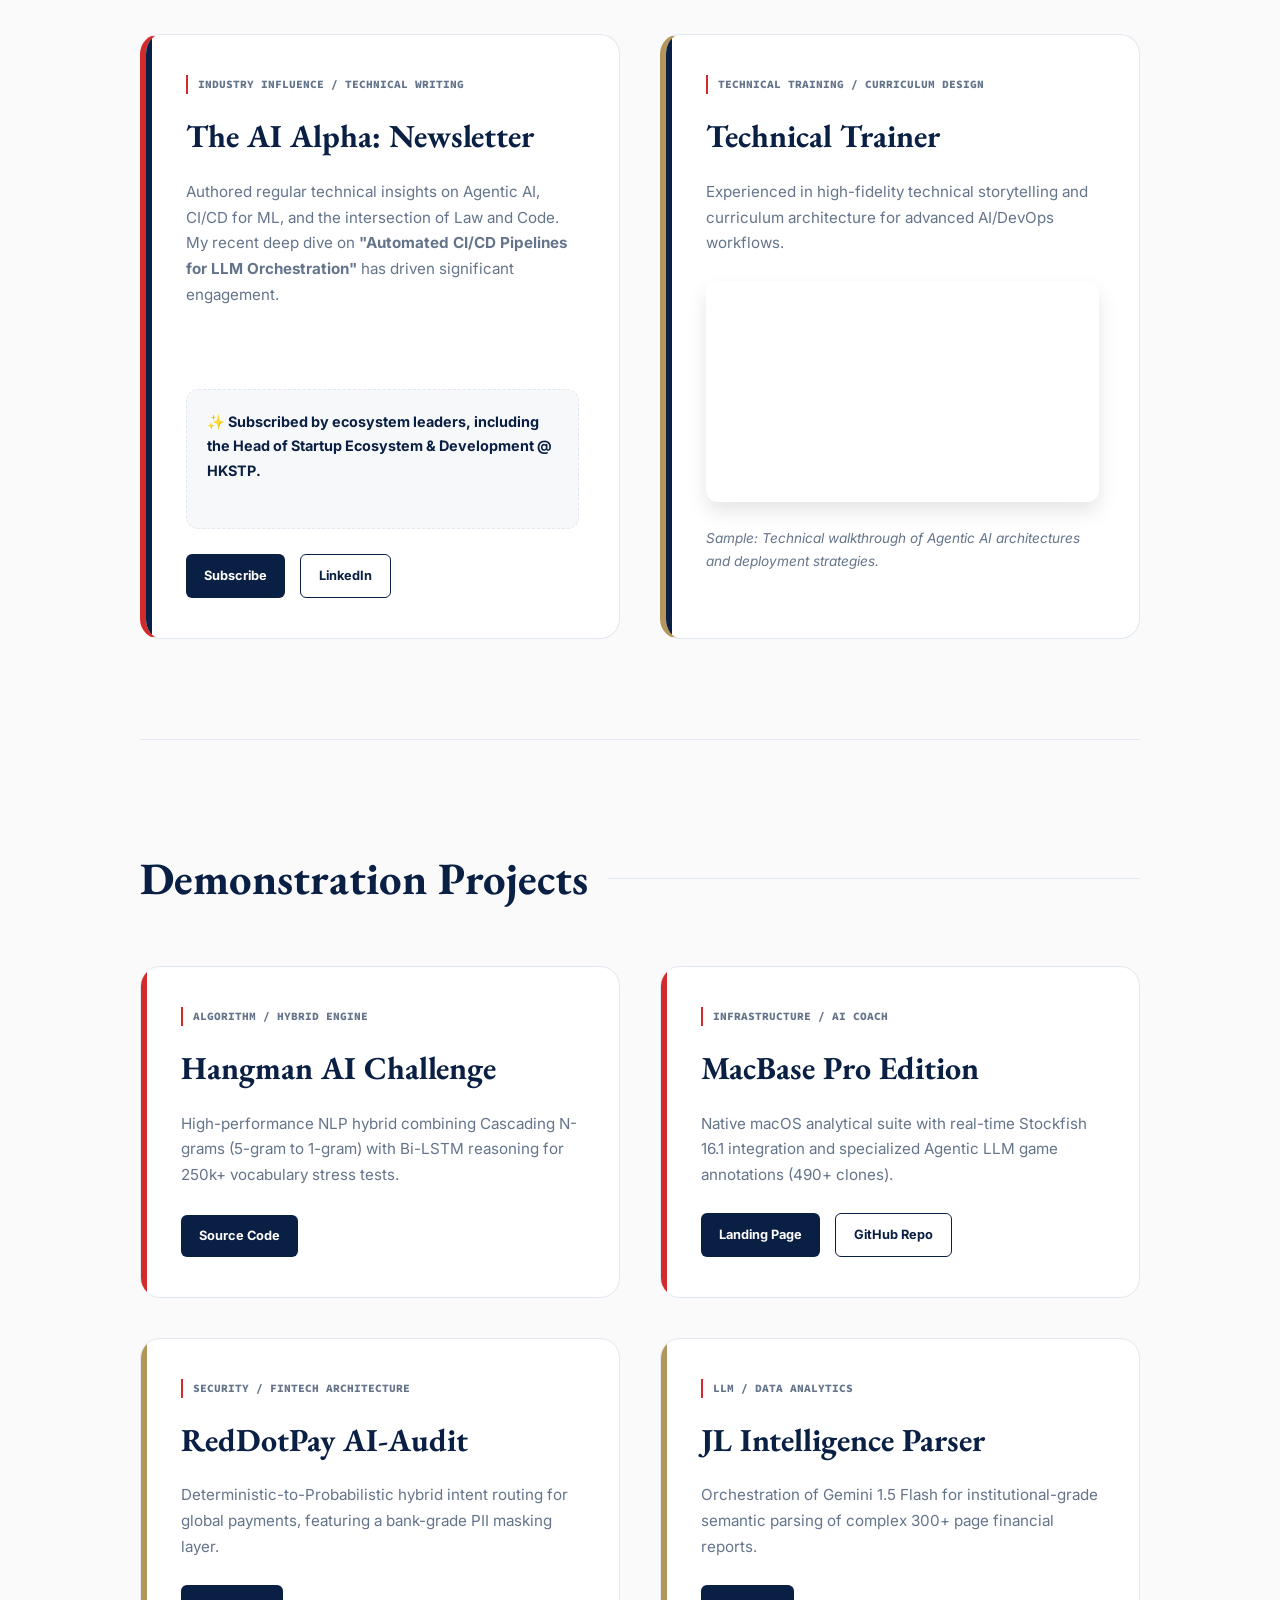
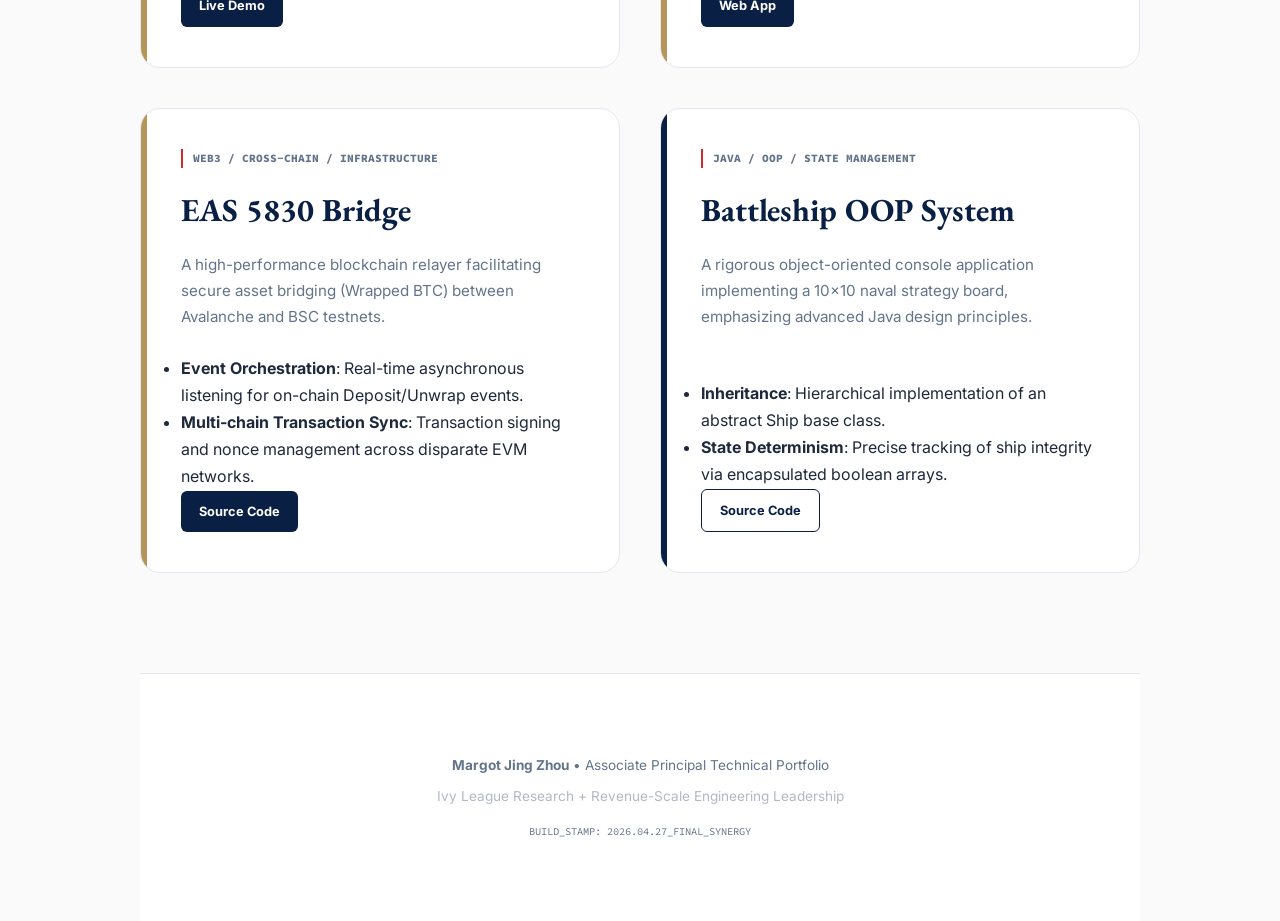
==== commit 25b3246f: "revert: temporary rollback to loom embed" ====
--- a/astri_version.html
+++ b/astri_version.html
@@ -256,11 +256,8 @@
                     <p>Experienced in high-fidelity technical storytelling and curriculum architecture for advanced AI/DevOps workflows.</p>
                     
                     <!-- Loom Embed -->
-                    <div style="margin-bottom: 25px; border-radius: 12px; overflow: hidden; box-shadow: 0 10px 20px rgba(0,0,0,0.1);">
-                        <video controls preload="metadata" style="width: 100%; display: block;">
-                            <source src="assets/videos/rag_demo.mp4" type="video/mp4">
-                            Your browser does not support the video tag.
-                        </video>
+                    <div style="position: relative; padding-bottom: 56.13305613305614%; height: 0; margin-bottom: 25px; border-radius: 12px; overflow: hidden; box-shadow: 0 10px 20px rgba(0,0,0,0.1);">
+                        <iframe src="https://www.loom.com/embed/559bc02babbc42e89d90655c8d2f5812" frameborder="0" webkitallowfullscreen mozallowfullscreen allowfullscreen style="position: absolute; top: 0; left: 0; width: 100%; height: 100%;"></iframe>
                     </div>
 
                     <p style="font-size: 0.85rem; color: var(--text-dim);">
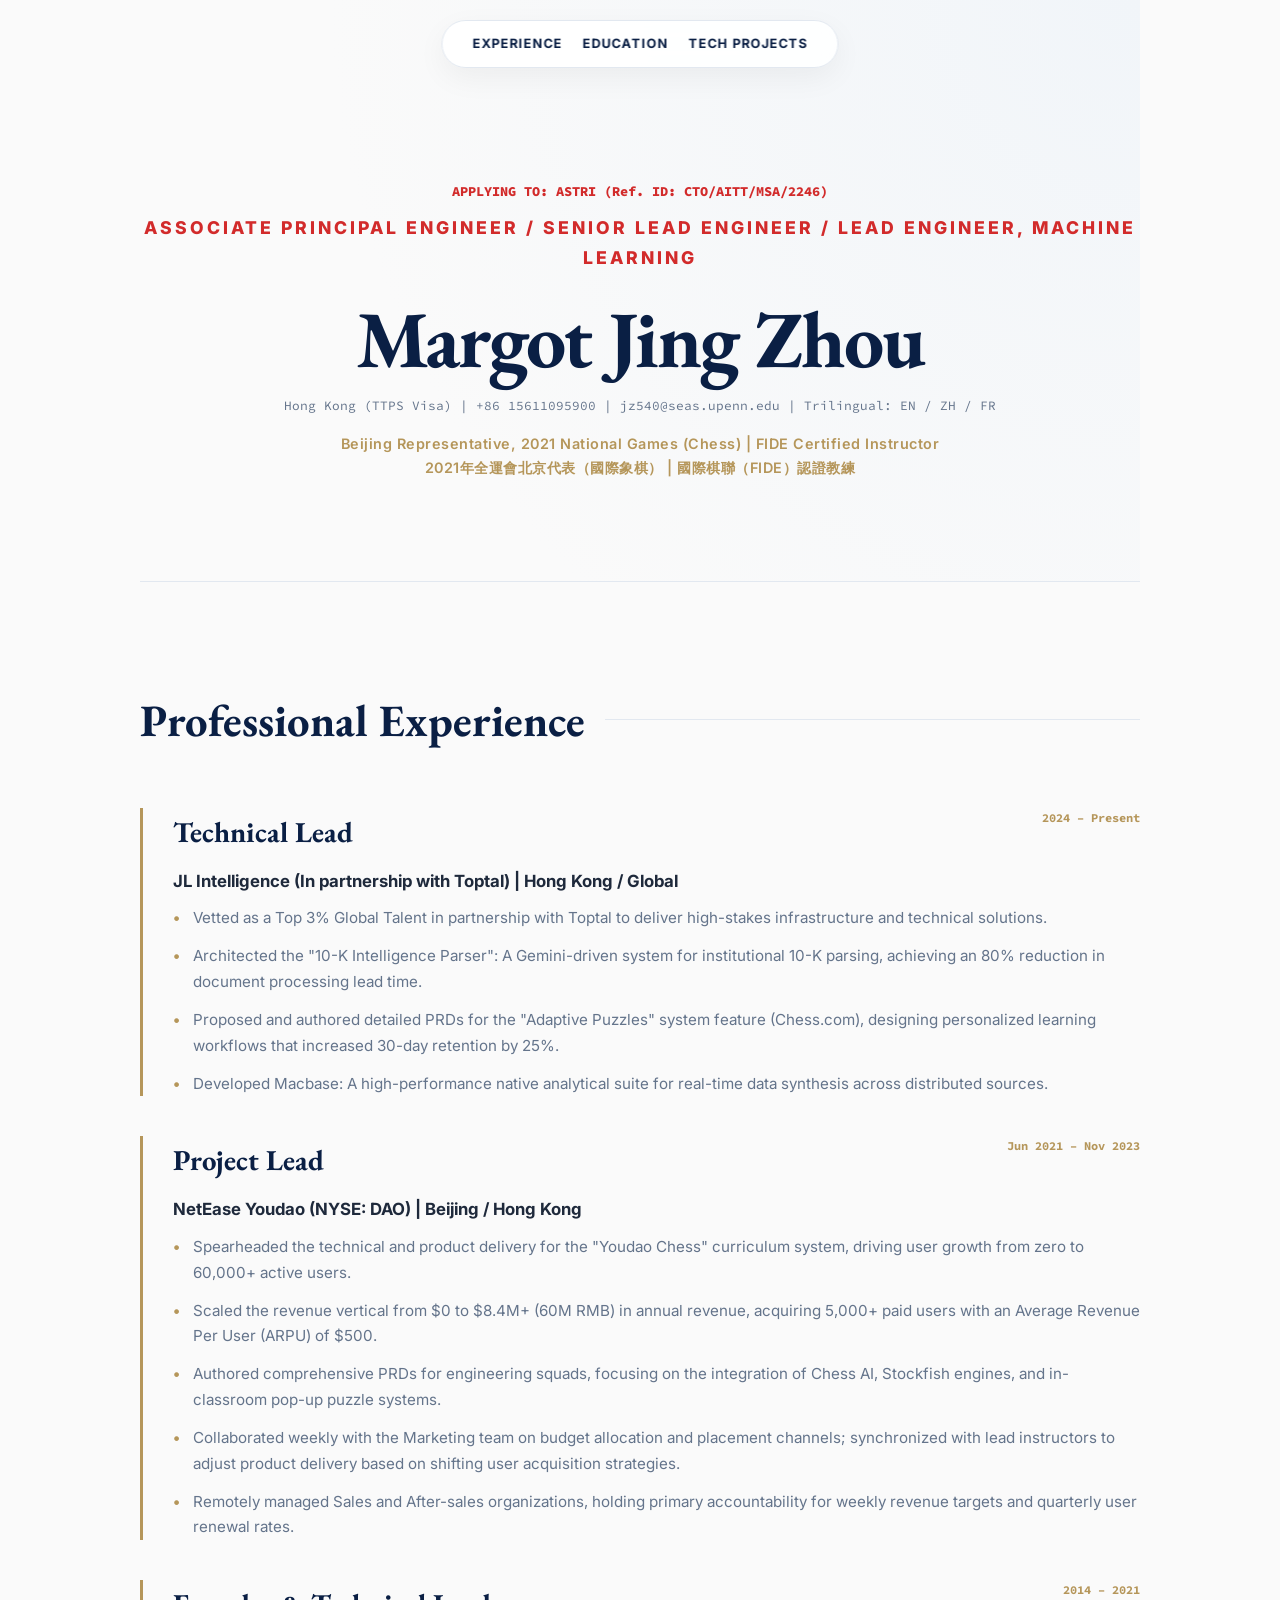
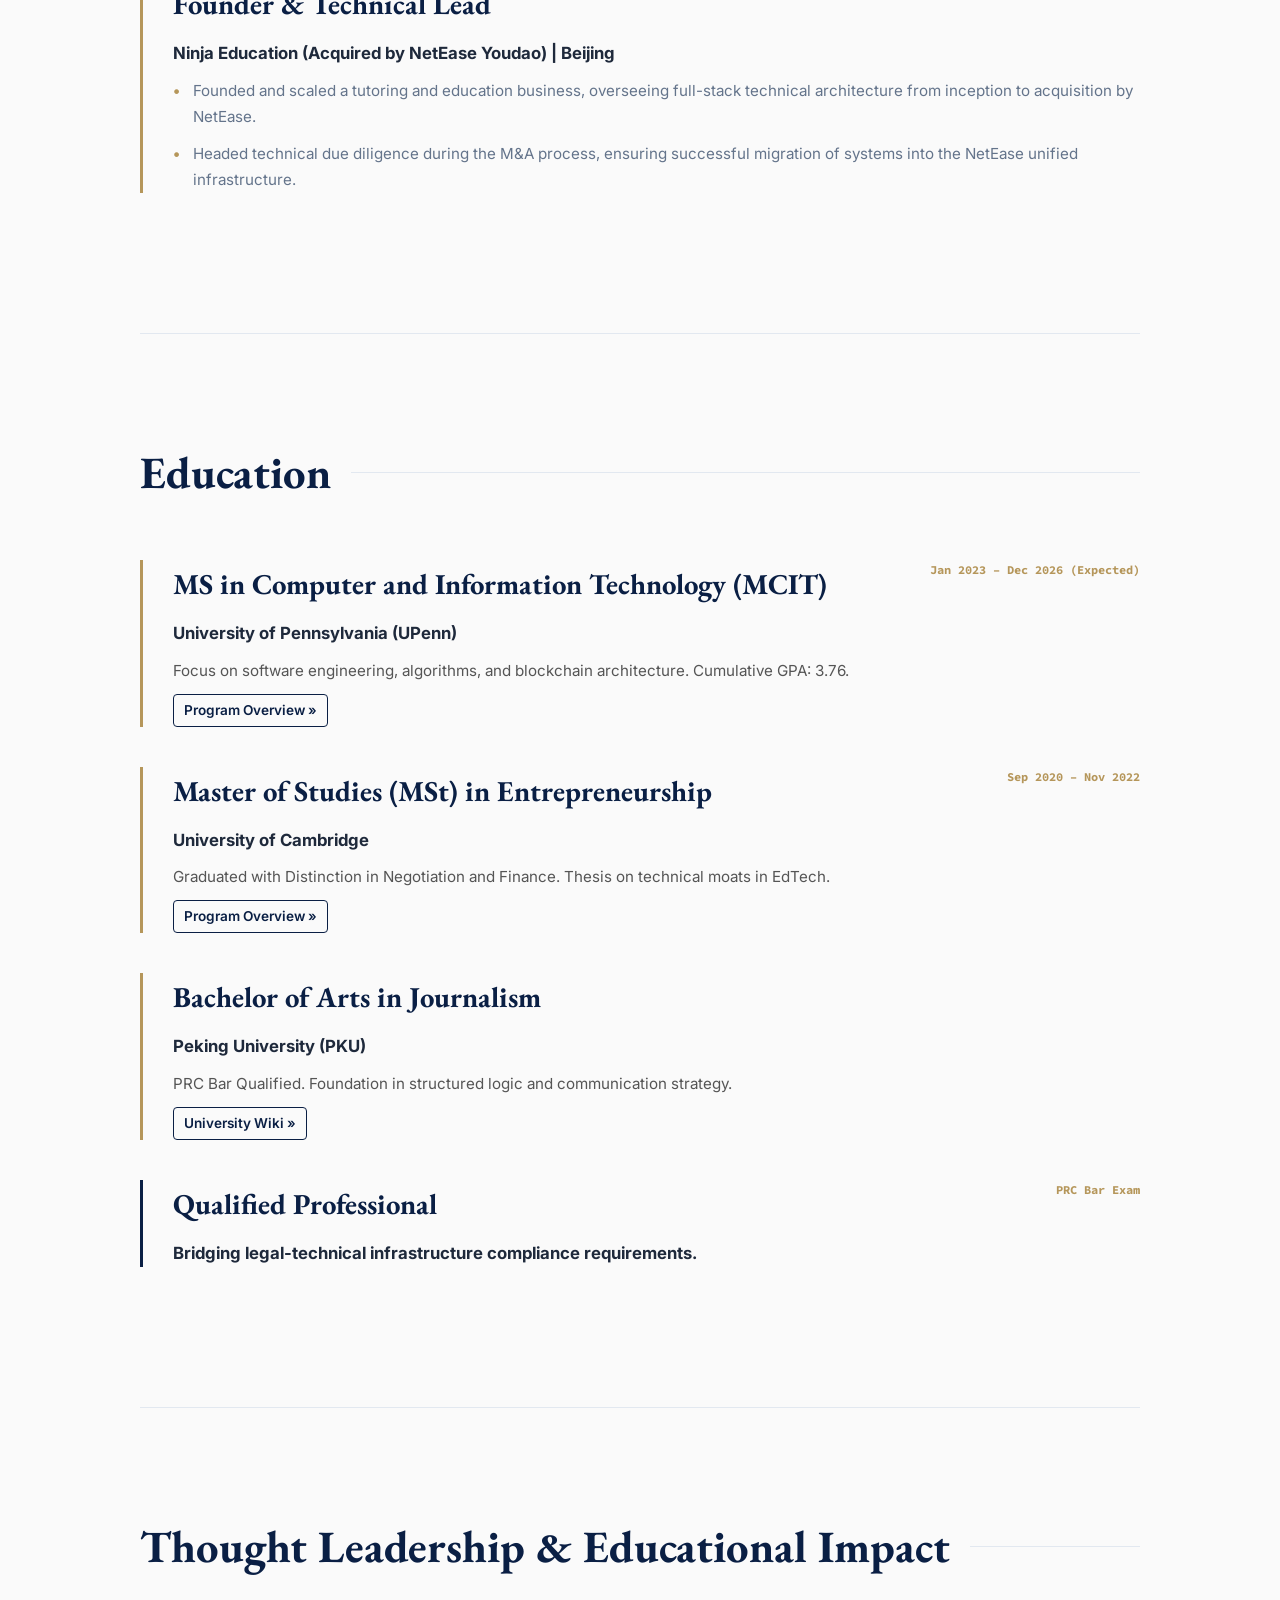
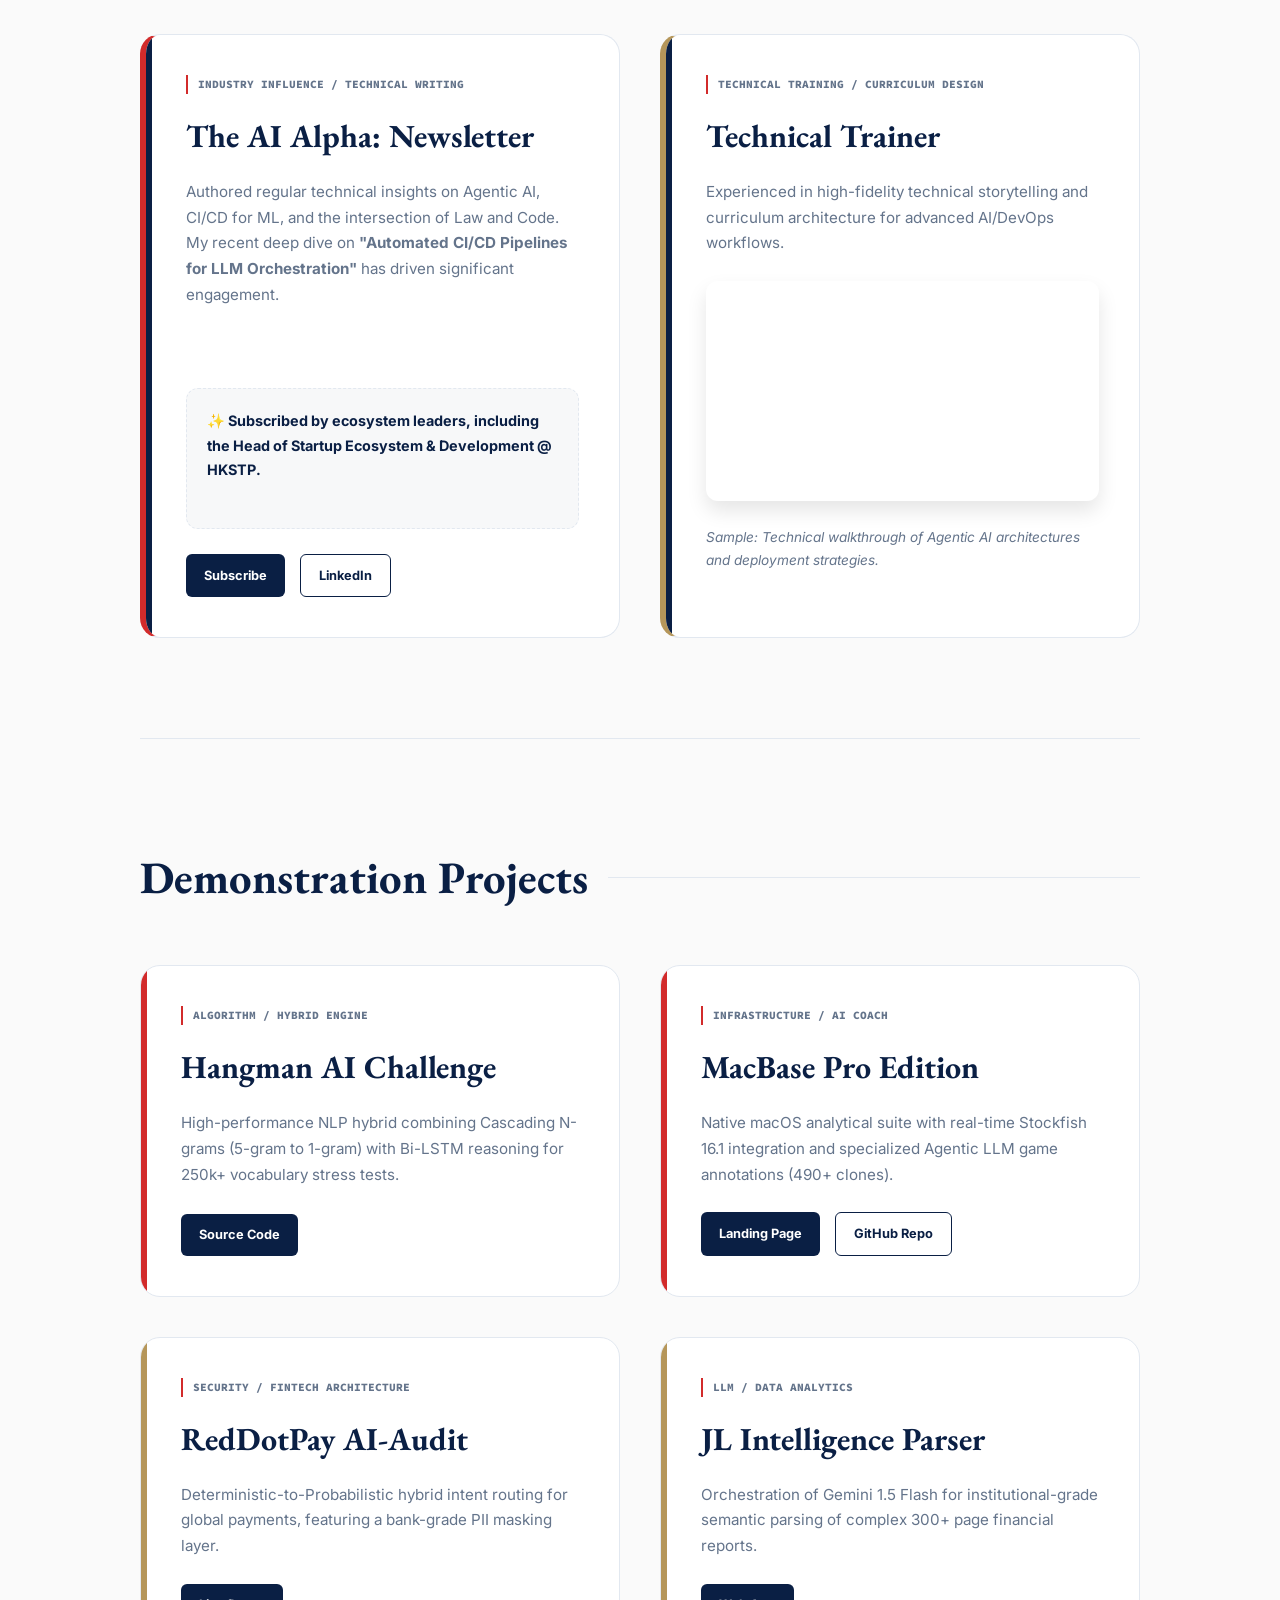
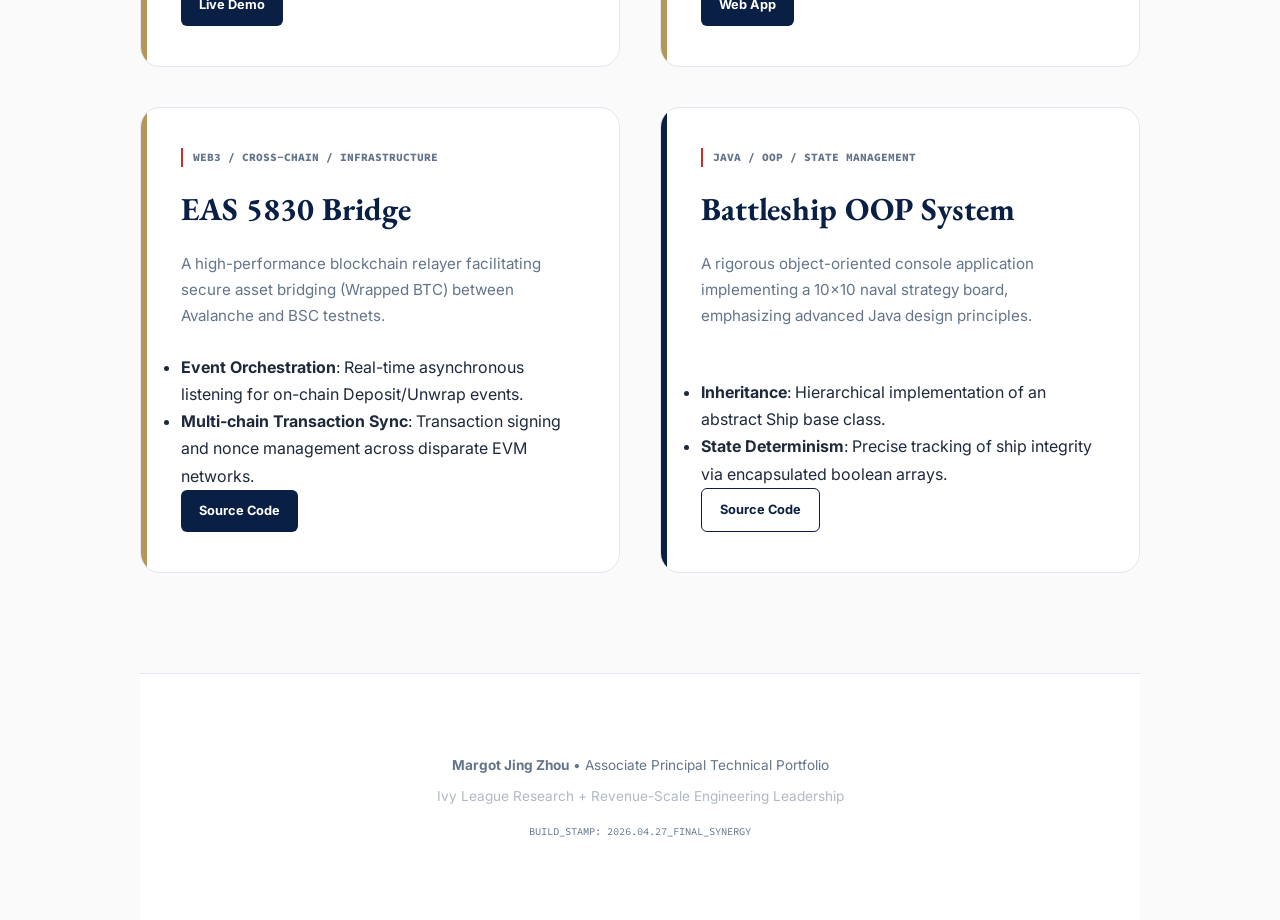
==== commit 4a09c057: "feat: migrate to wistia professional video hosting" ====
--- a/astri_version.html
+++ b/astri_version.html
@@ -8,6 +8,9 @@
     <link rel="preconnect" href="https://fonts.googleapis.com">
     <link rel="preconnect" href="https://fonts.gstatic.com" crossorigin>
     <link href="https://fonts.googleapis.com/css2?family=EB+Garamond:wght@400;700&family=Source+Code+Pro:wght@400;600&family=Inter:wght@300;400;600;800&display=swap" rel="stylesheet">
+    <!-- Wistia Video Support -->
+    <script src="https://fast.wistia.com/player.js" async></script>
+    <script src="https://fast.wistia.com/embed/r8h0kas808.js" async type="module"></script>
     <style>
         :root {
             --astri-blue: #0A1F44;
@@ -256,8 +259,9 @@
                     <p>Experienced in high-fidelity technical storytelling and curriculum architecture for advanced AI/DevOps workflows.</p>
                     
                     <!-- Loom Embed -->
-                    <div style="position: relative; padding-bottom: 56.13305613305614%; height: 0; margin-bottom: 25px; border-radius: 12px; overflow: hidden; box-shadow: 0 10px 20px rgba(0,0,0,0.1);">
-                        <iframe src="https://www.loom.com/embed/559bc02babbc42e89d90655c8d2f5812" frameborder="0" webkitallowfullscreen mozallowfullscreen allowfullscreen style="position: absolute; top: 0; left: 0; width: 100%; height: 100%;"></iframe>
+                    <div style="margin-bottom: 25px; border-radius: 12px; overflow: hidden; box-shadow: 0 10px 20px rgba(0,0,0,0.1);">
+                        <style>wistia-player[media-id='r8h0kas808']:not(:defined) { background: center / contain no-repeat url('https://fast.wistia.com/embed/medias/r8h0kas808/swatch'); display: block; filter: blur(5px); padding-top:55.94%; }</style> 
+                        <wistia-player media-id="r8h0kas808" aspect="1.7877094972067038"></wistia-player>
                     </div>
 
                     <p style="font-size: 0.85rem; color: var(--text-dim);">
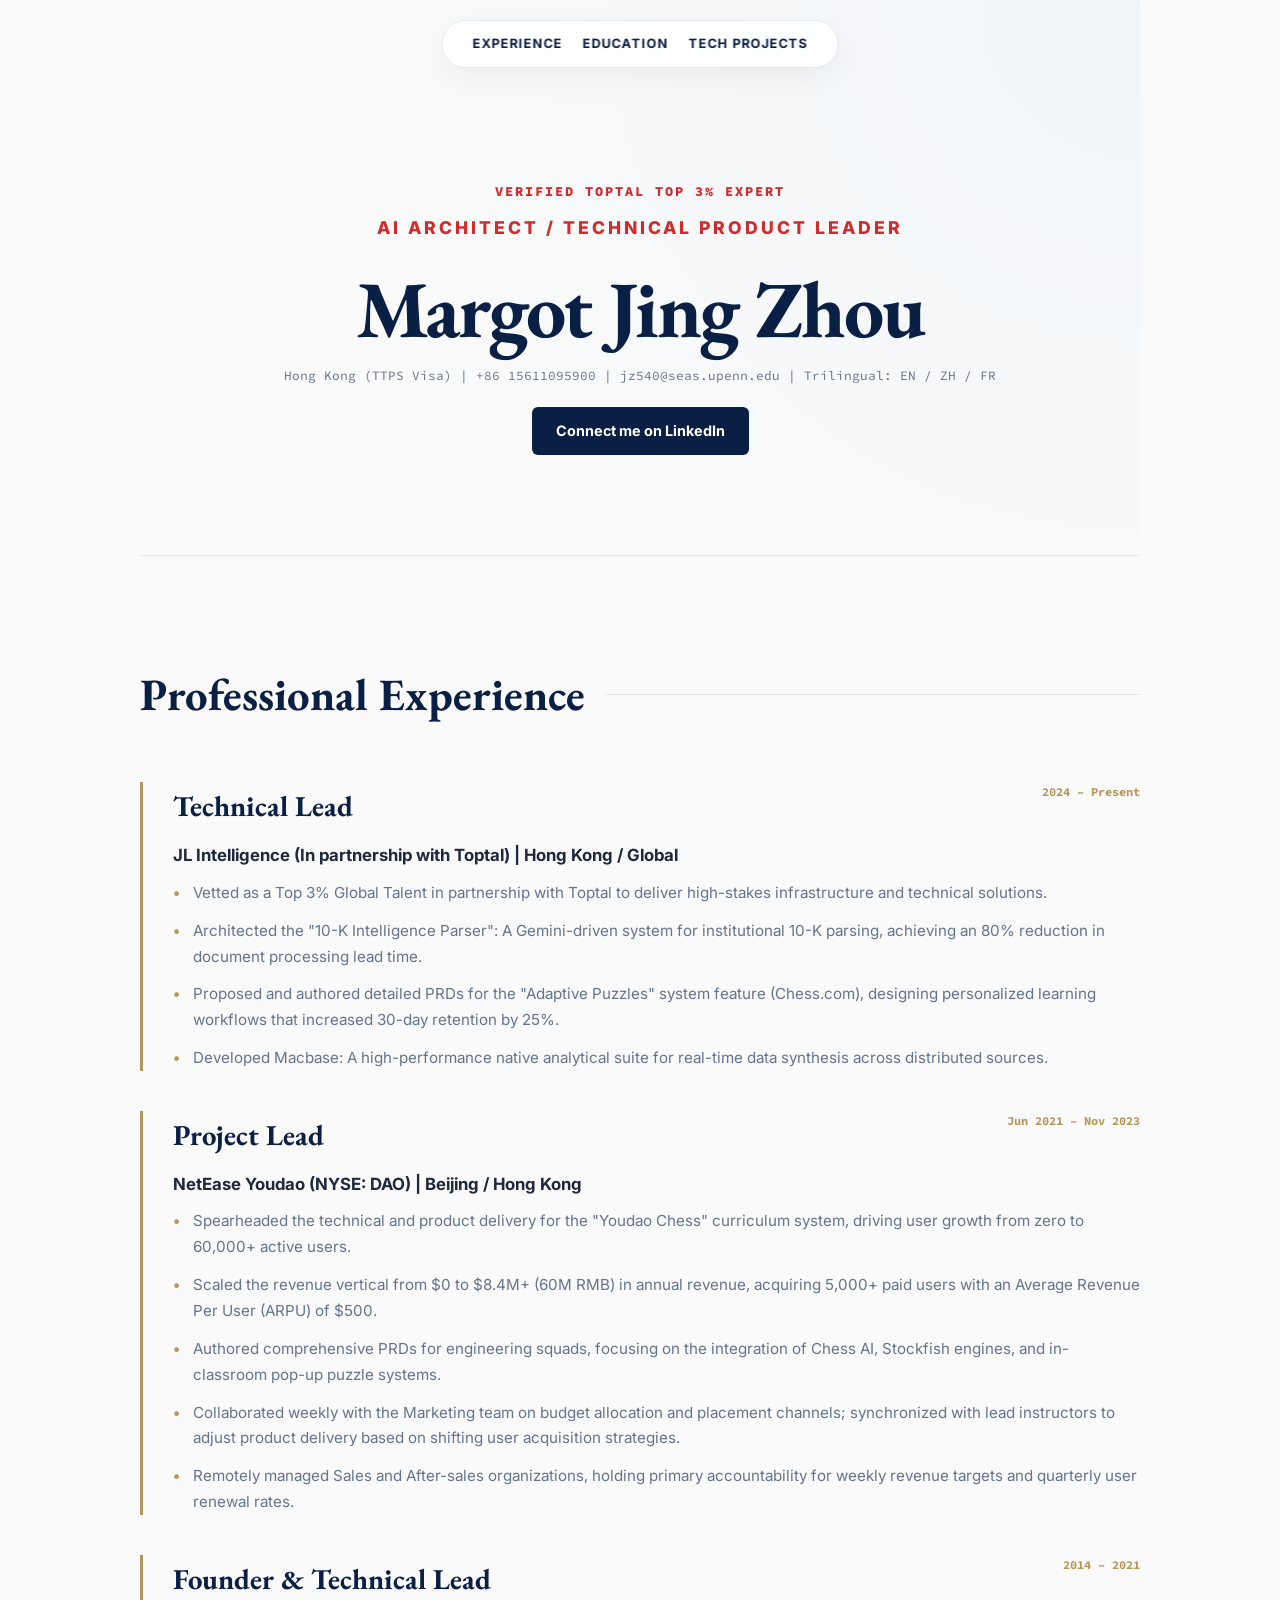
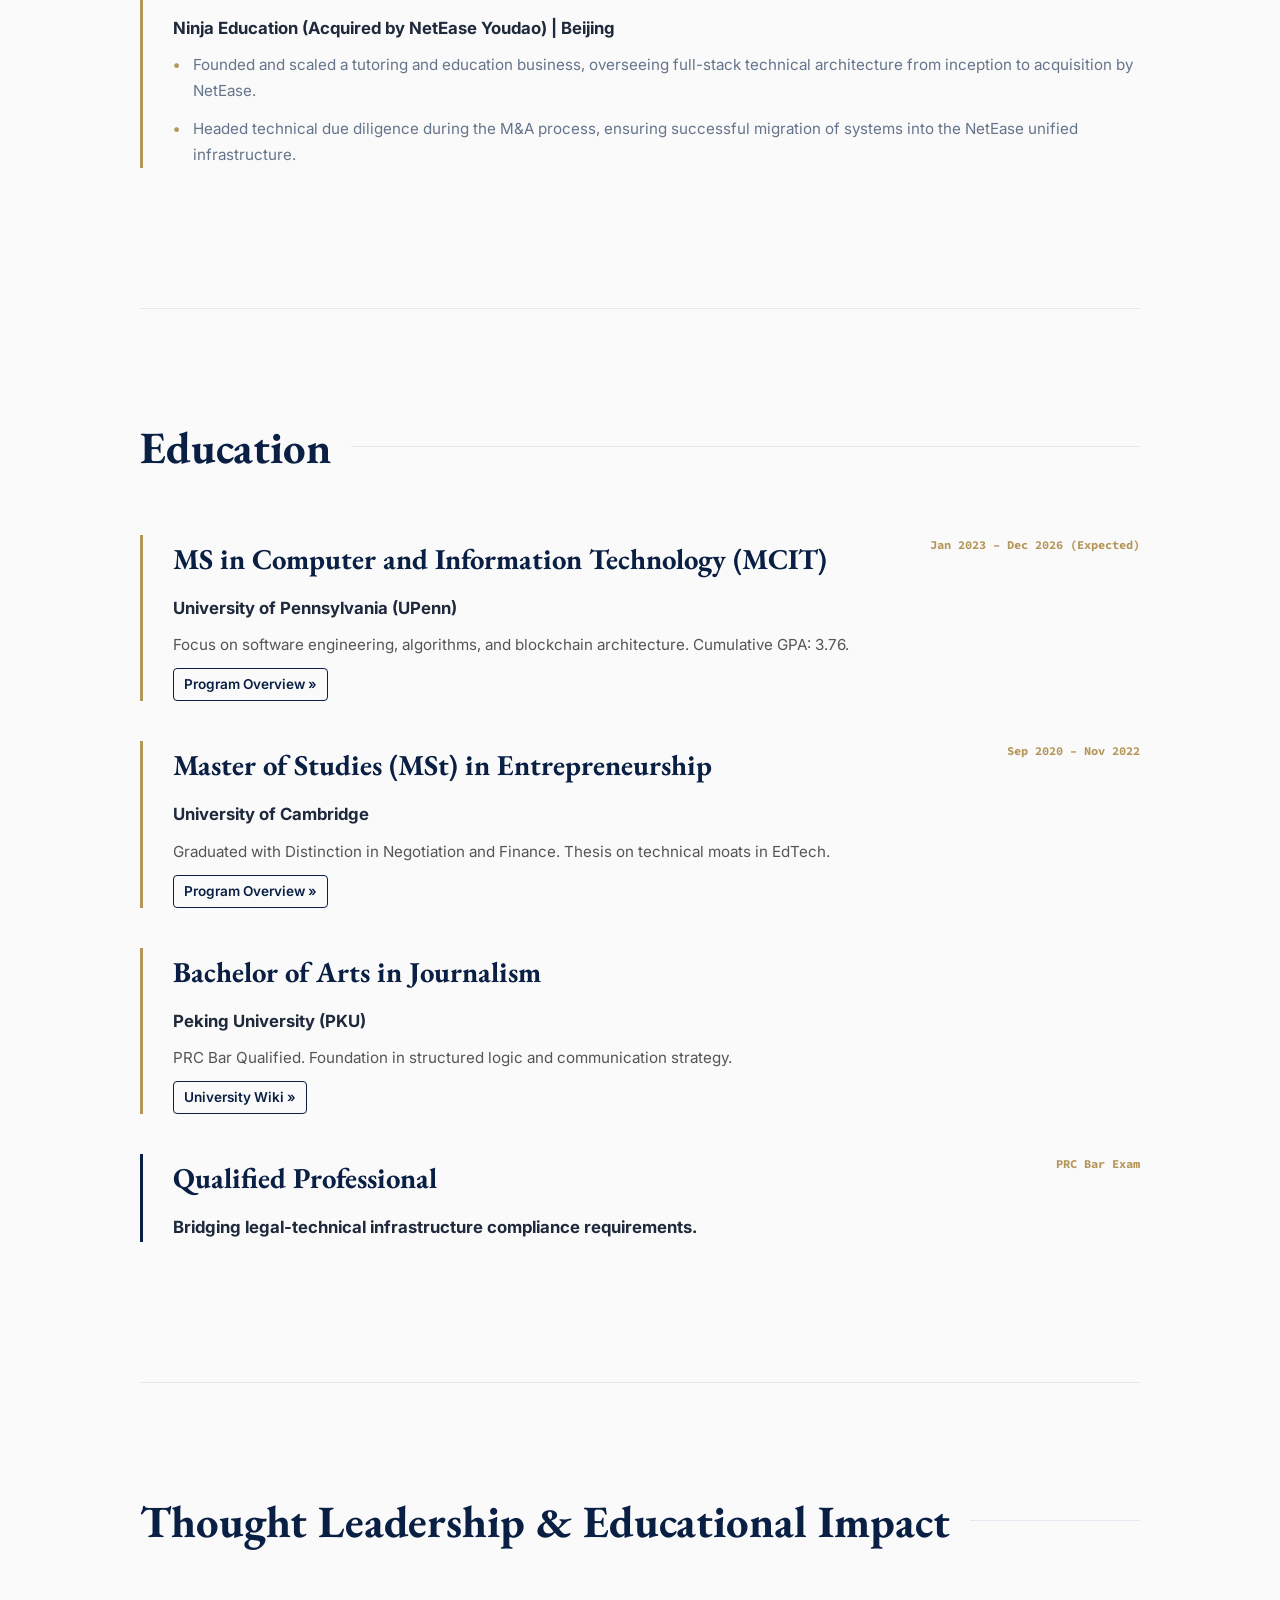
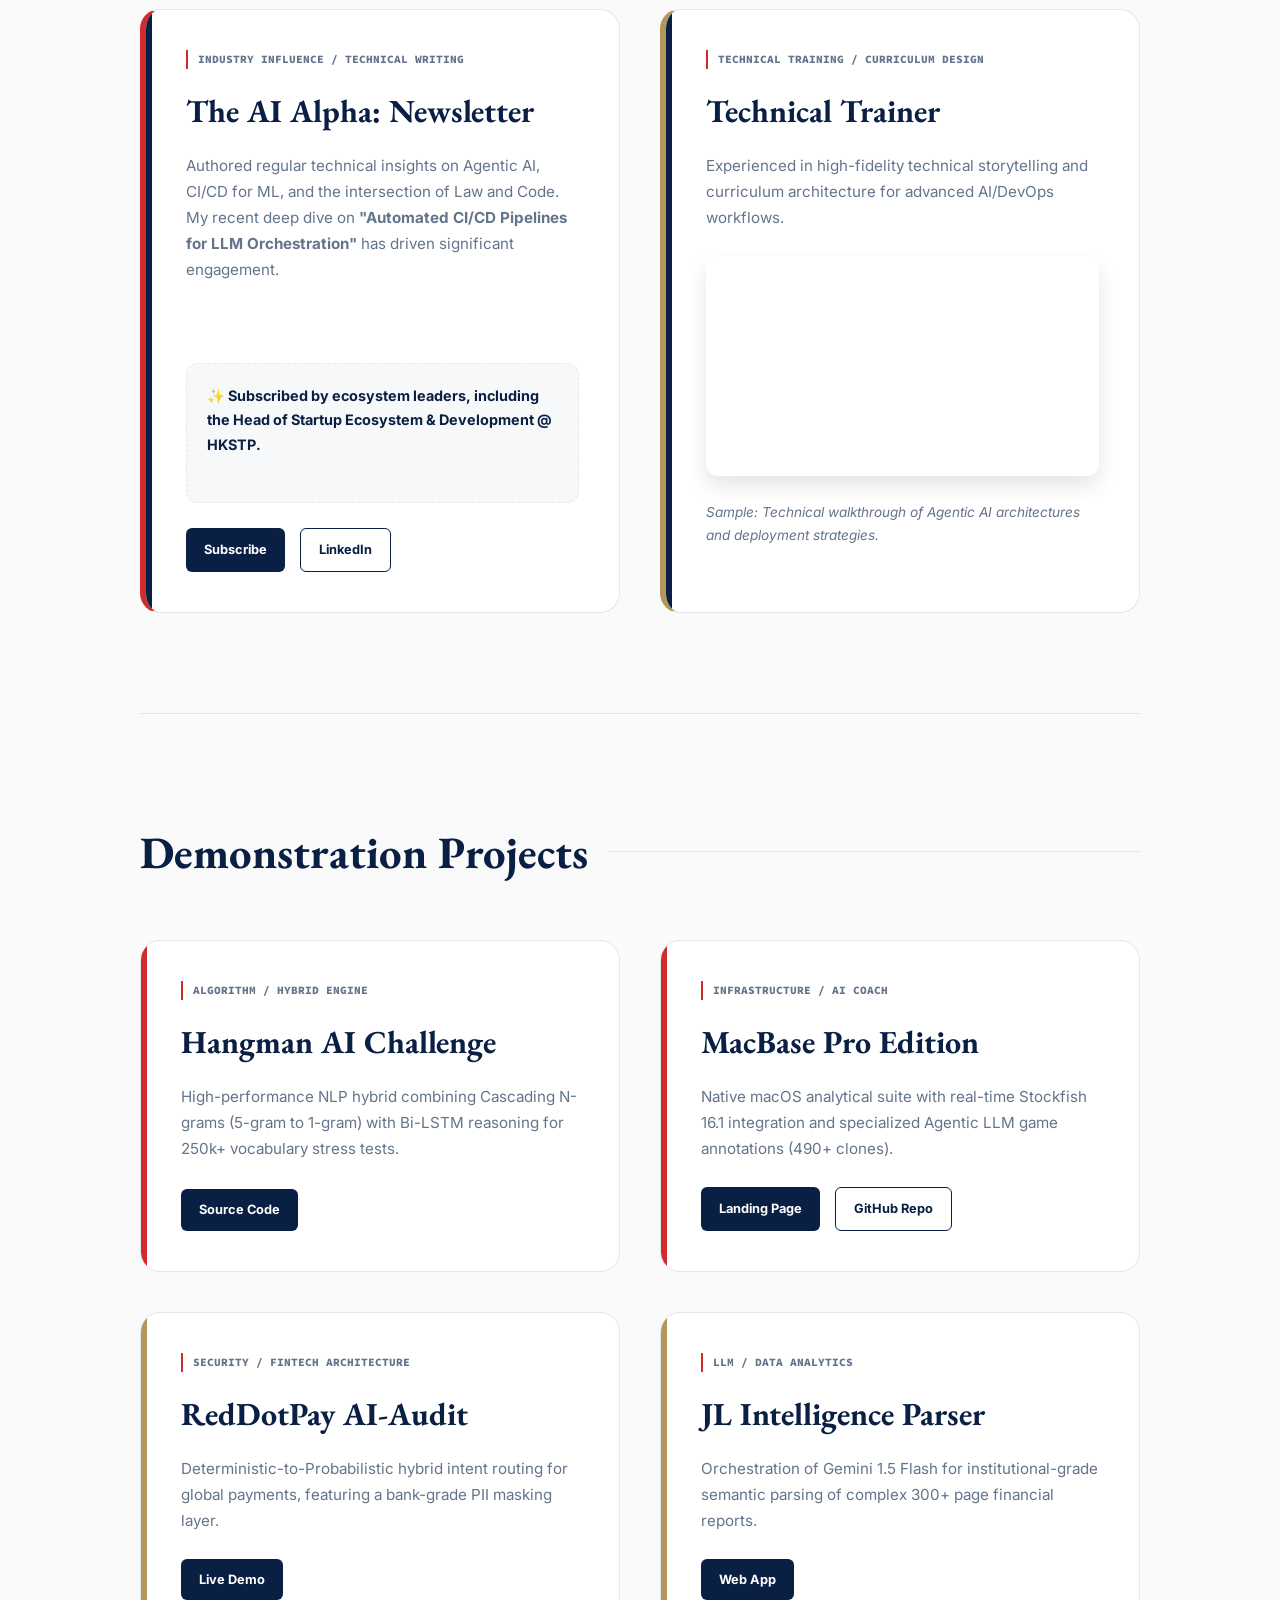
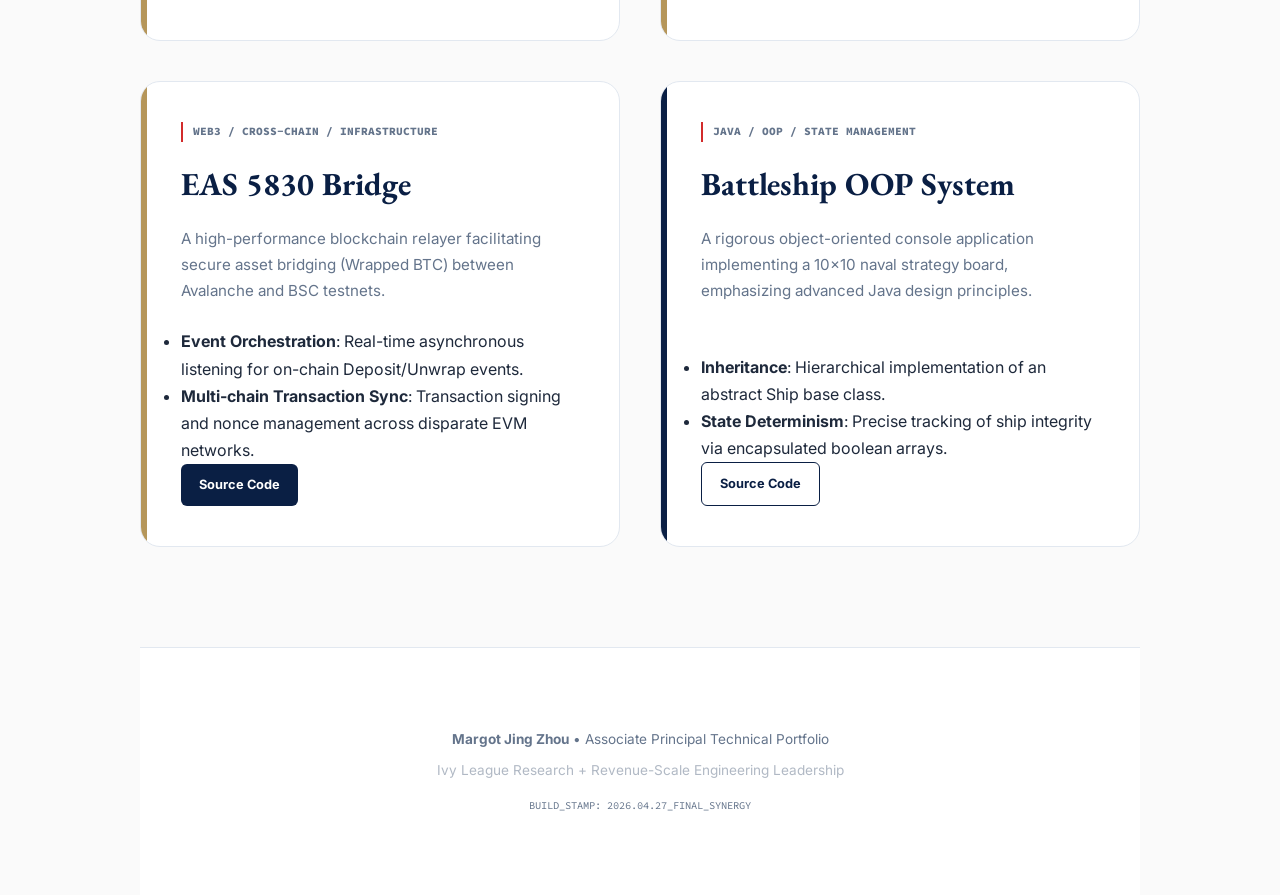
==== commit e10e02b7: "style: refine hero persona and add linkedin CTA" ====
--- a/astri_version.html
+++ b/astri_version.html
@@ -122,17 +122,16 @@
     <div class="container">
         <!-- HERO -->
         <header>
-            <div style="font-family: 'Source Code Pro', monospace; font-size: 0.85rem; color: var(--astri-red); font-weight: 800; margin-bottom: 10px;">
-                APPLYING TO: ASTRI (Ref. ID: CTO/AITT/MSA/2246)
-            </div>
-            <div class="hero-title">Associate Principal Engineer / Senior Lead Engineer / Lead Engineer, Machine Learning</div>
+            <div style="font-family: 'Source Code Pro', monospace; font-size: 0.85rem; color: var(--astri-red); font-weight: 800; margin-bottom: 10px; text-transform: uppercase; letter-spacing: 2px;">
+                Verified Toptal Top 3% Expert
+            </div>
+            <div class="hero-title">AI Architect / Technical Product Leader</div>
             <h1>Margot Jing Zhou</h1>
             <div class="contact-info">
                 Hong Kong (TTPS Visa) | +86 15611095900 | jz540@seas.upenn.edu | Trilingual: EN / ZH / FR
             </div>
-            <div style="margin-top: 15px; font-size: 0.9rem; font-weight: 600; color: var(--academic-gold); letter-spacing: 0.5px;">
-                Beijing Representative, 2021 National Games (Chess) | FIDE Certified Instructor<br>
-                2021年全運會北京代表（國際象棋） | 國際棋聯（FIDE）認證教練
+            <div style="margin-top: 20px;">
+                <a href="https://www.linkedin.com/in/jz540" target="_blank" class="btn btn-primary" style="padding: 12px 24px; font-size: 0.9rem;">Connect me on LinkedIn</a>
             </div>
         </header>
 
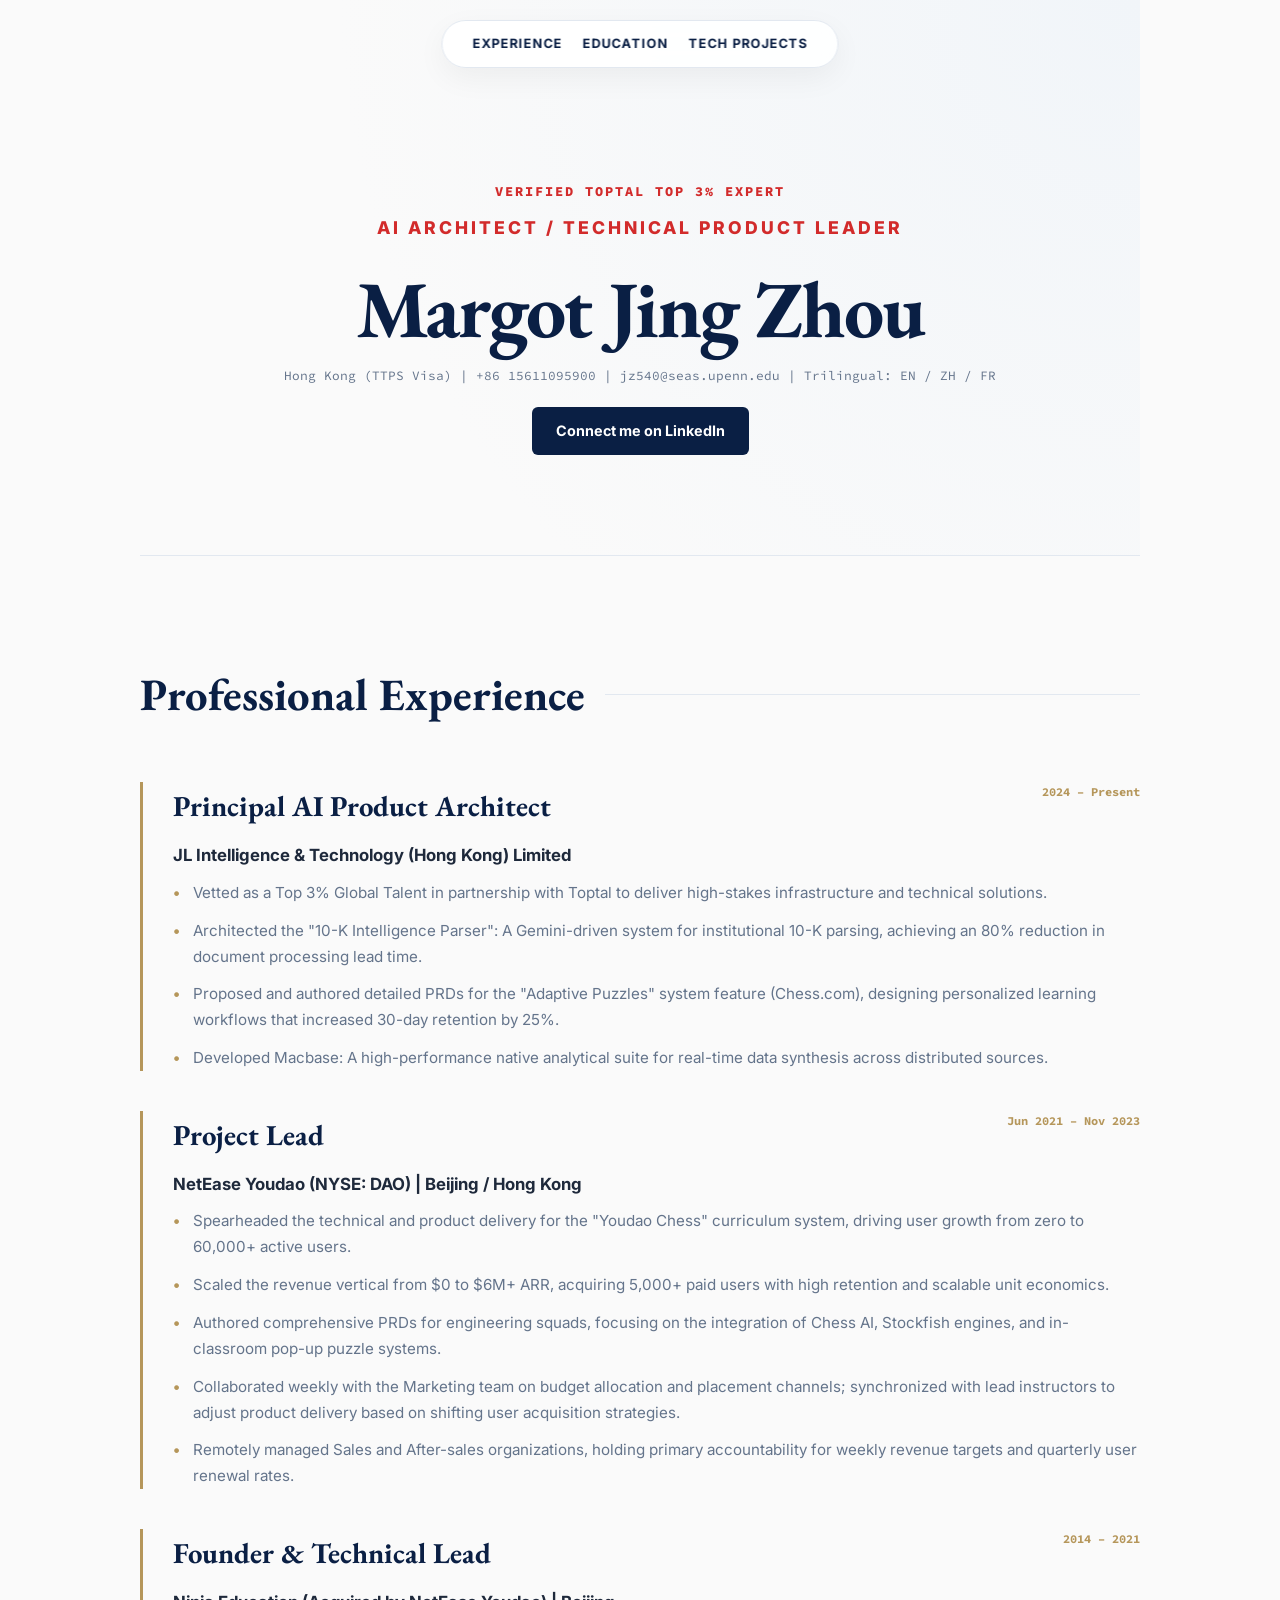
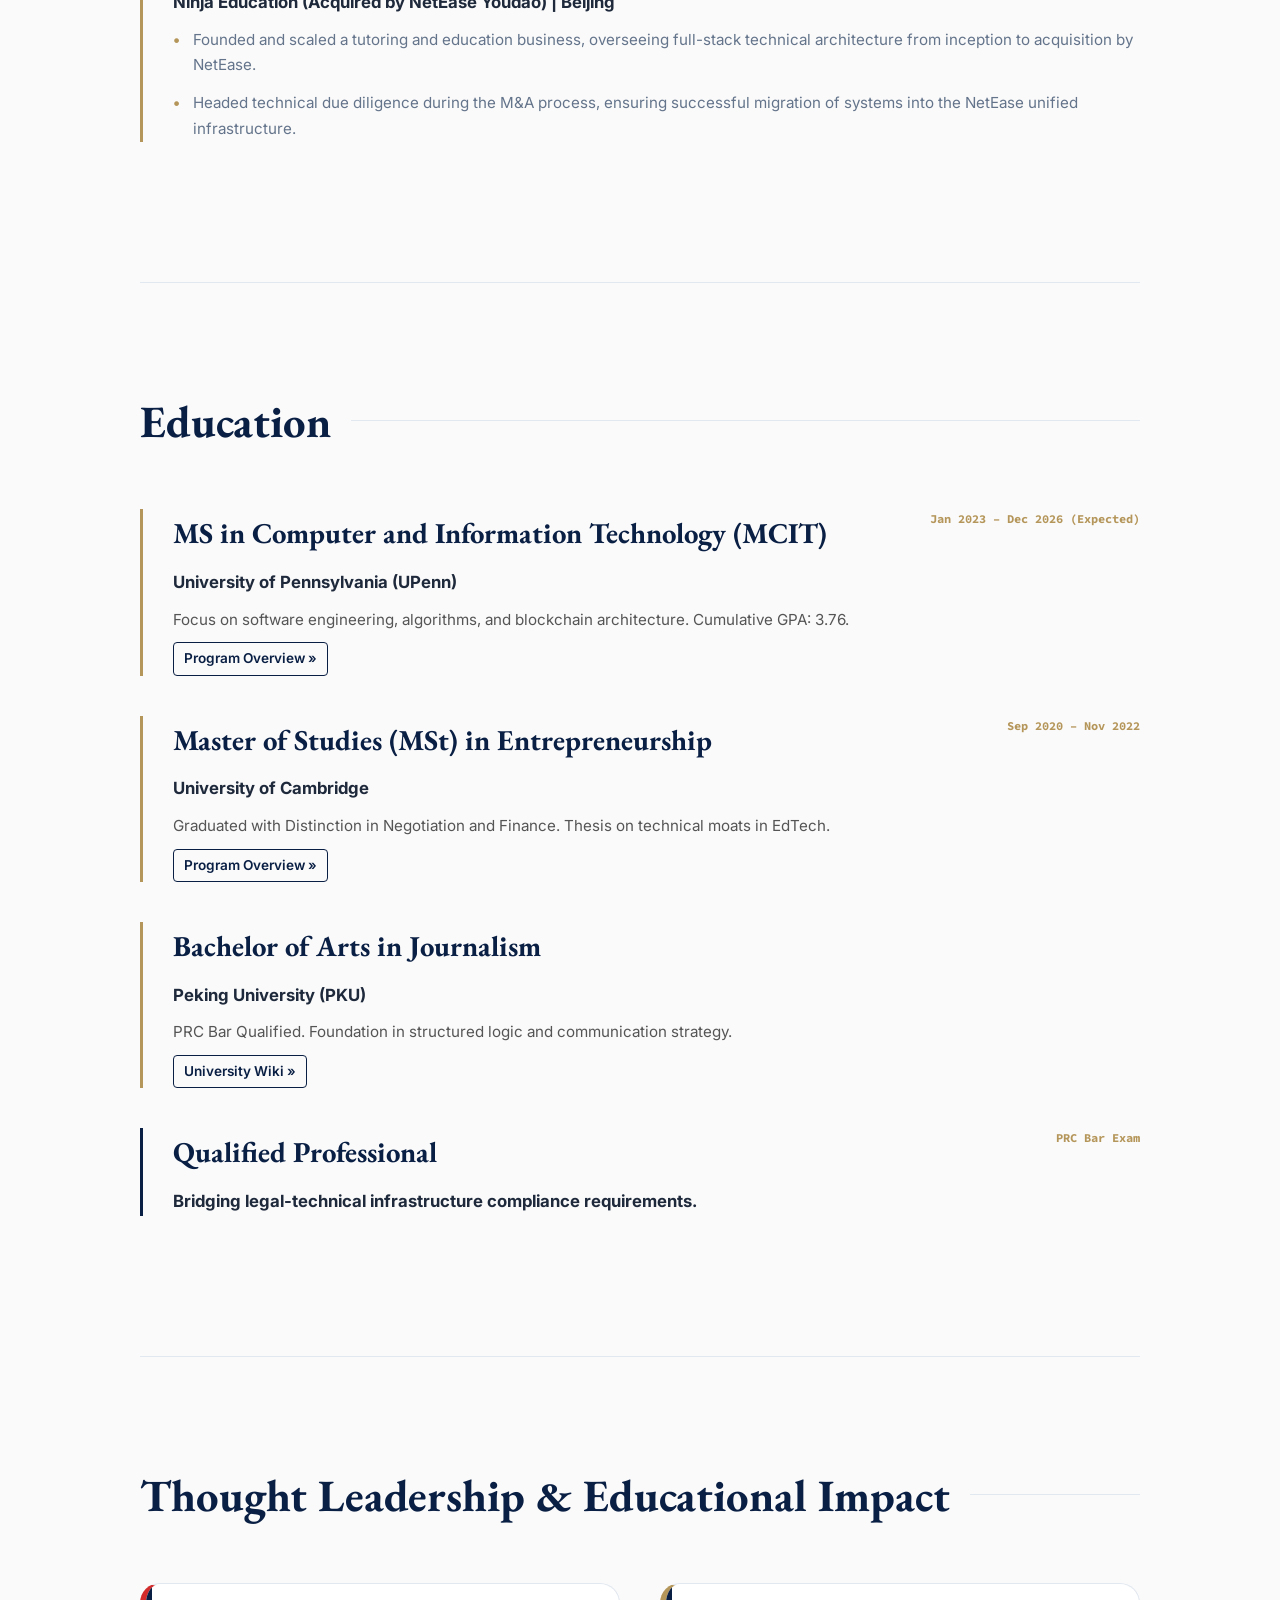
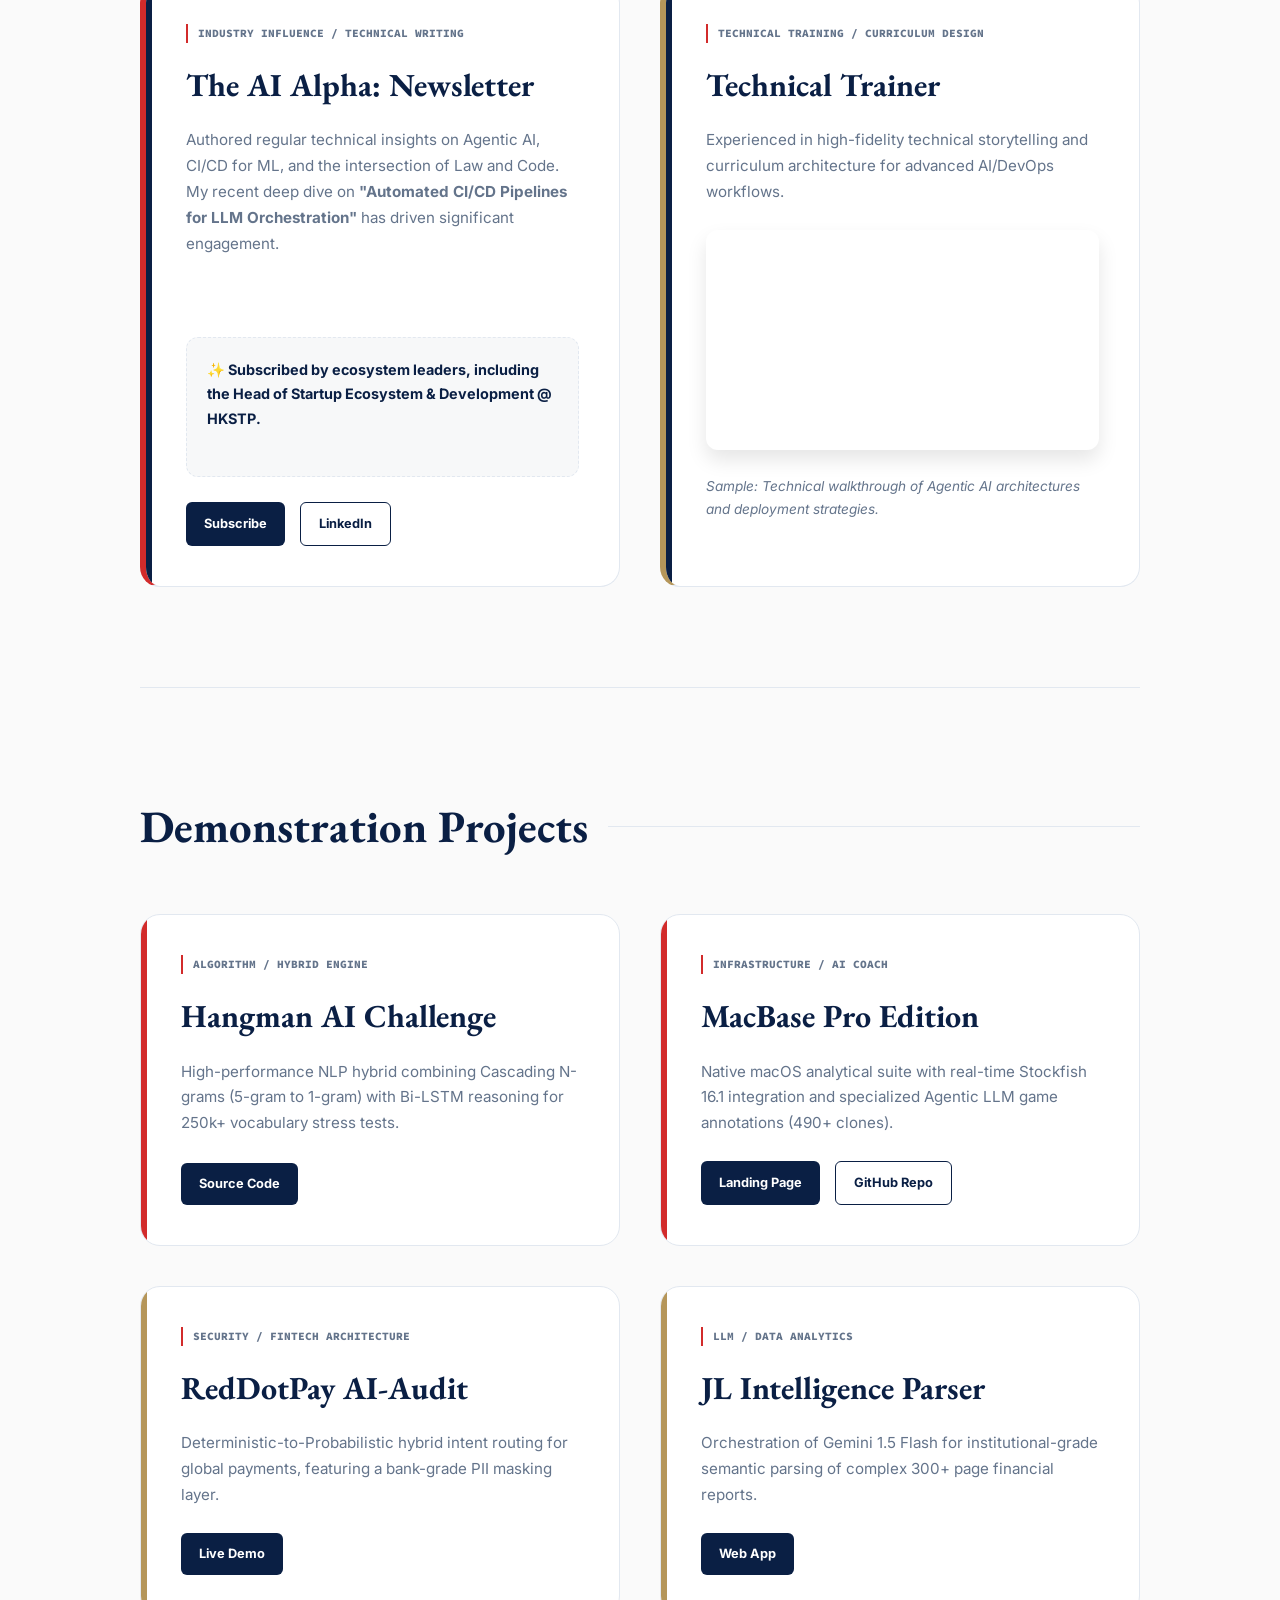
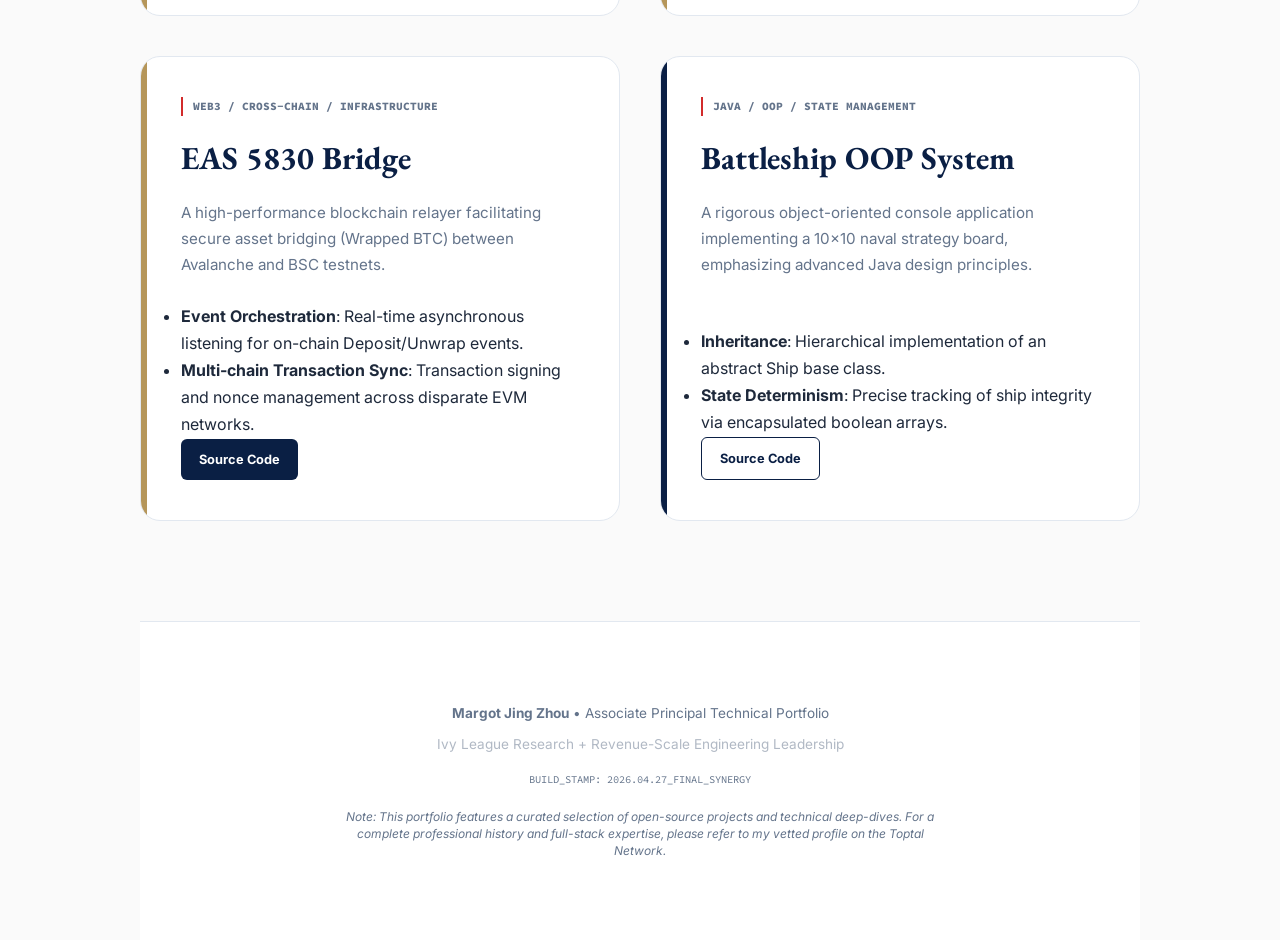
==== commit bf5847a7: "docs: synchronize revenue metrics and job titles with toptal profile" ====
--- a/astri_version.html
+++ b/astri_version.html
@@ -141,10 +141,10 @@
             
             <article class="resume-entry">
                 <div class="resume-header">
-                    <h3>Technical Lead</h3>
+                    <h3>Principal AI Product Architect</h3>
                     <span class="resume-date">2024 – Present</span>
                 </div>
-                <span class="resume-org">JL Intelligence (In partnership with Toptal) | Hong Kong / Global</span>
+                <span class="resume-org">JL Intelligence & Technology (Hong Kong) Limited</span>
                 <ul class="resume-bullets">
                     <li>Vetted as a Top 3% Global Talent in partnership with Toptal to deliver high-stakes infrastructure and technical solutions.</li>
                     <li>Architected the "10-K Intelligence Parser": A Gemini-driven system for institutional 10-K parsing, achieving an 80% reduction in document processing lead time.</li>
@@ -161,7 +161,7 @@
                 <span class="resume-org">NetEase Youdao (NYSE: DAO) | Beijing / Hong Kong</span>
                 <ul class="resume-bullets">
                     <li>Spearheaded the technical and product delivery for the "Youdao Chess" curriculum system, driving user growth from zero to 60,000+ active users.</li>
-                    <li>Scaled the revenue vertical from $0 to $8.4M+ (60M RMB) in annual revenue, acquiring 5,000+ paid users with an Average Revenue Per User (ARPU) of $500.</li>
+                    <li>Scaled the revenue vertical from $0 to $6M+ ARR, acquiring 5,000+ paid users with high retention and scalable unit economics.</li>
                     <li>Authored comprehensive PRDs for engineering squads, focusing on the integration of Chess AI, Stockfish engines, and in-classroom pop-up puzzle systems.</li>
                     <li>Collaborated weekly with the Marketing team on budget allocation and placement channels; synchronized with lead instructors to adjust product delivery based on shifting user acquisition strategies.</li>
                     <li>Remotely managed Sales and After-sales organizations, holding primary accountability for weekly revenue targets and quarterly user renewal rates.</li>
@@ -349,6 +349,9 @@
             <p><strong>Margot Jing Zhou</strong> • Associate Principal Technical Portfolio</p>
             <p style="margin-top: 8px; opacity: 0.5;">Ivy League Research + Revenue-Scale Engineering Leadership</p>
             <p style="margin-top: 15px; font-family: 'Source Code Pro', monospace; font-size: 0.65rem;">BUILD_STAMP: 2026.04.27_FINAL_SYNERGY</p>
+            <p style="margin-top: 20px; font-size: 0.75rem; color: var(--text-dim); font-style: italic; max-width: 600px; margin-left: auto; margin-right: auto; line-height: 1.4;">
+                Note: This portfolio features a curated selection of open-source projects and technical deep-dives. For a complete professional history and full-stack expertise, please refer to my vetted profile on the Toptal Network.
+            </p>
         </footer>
     </div>
 </body>
